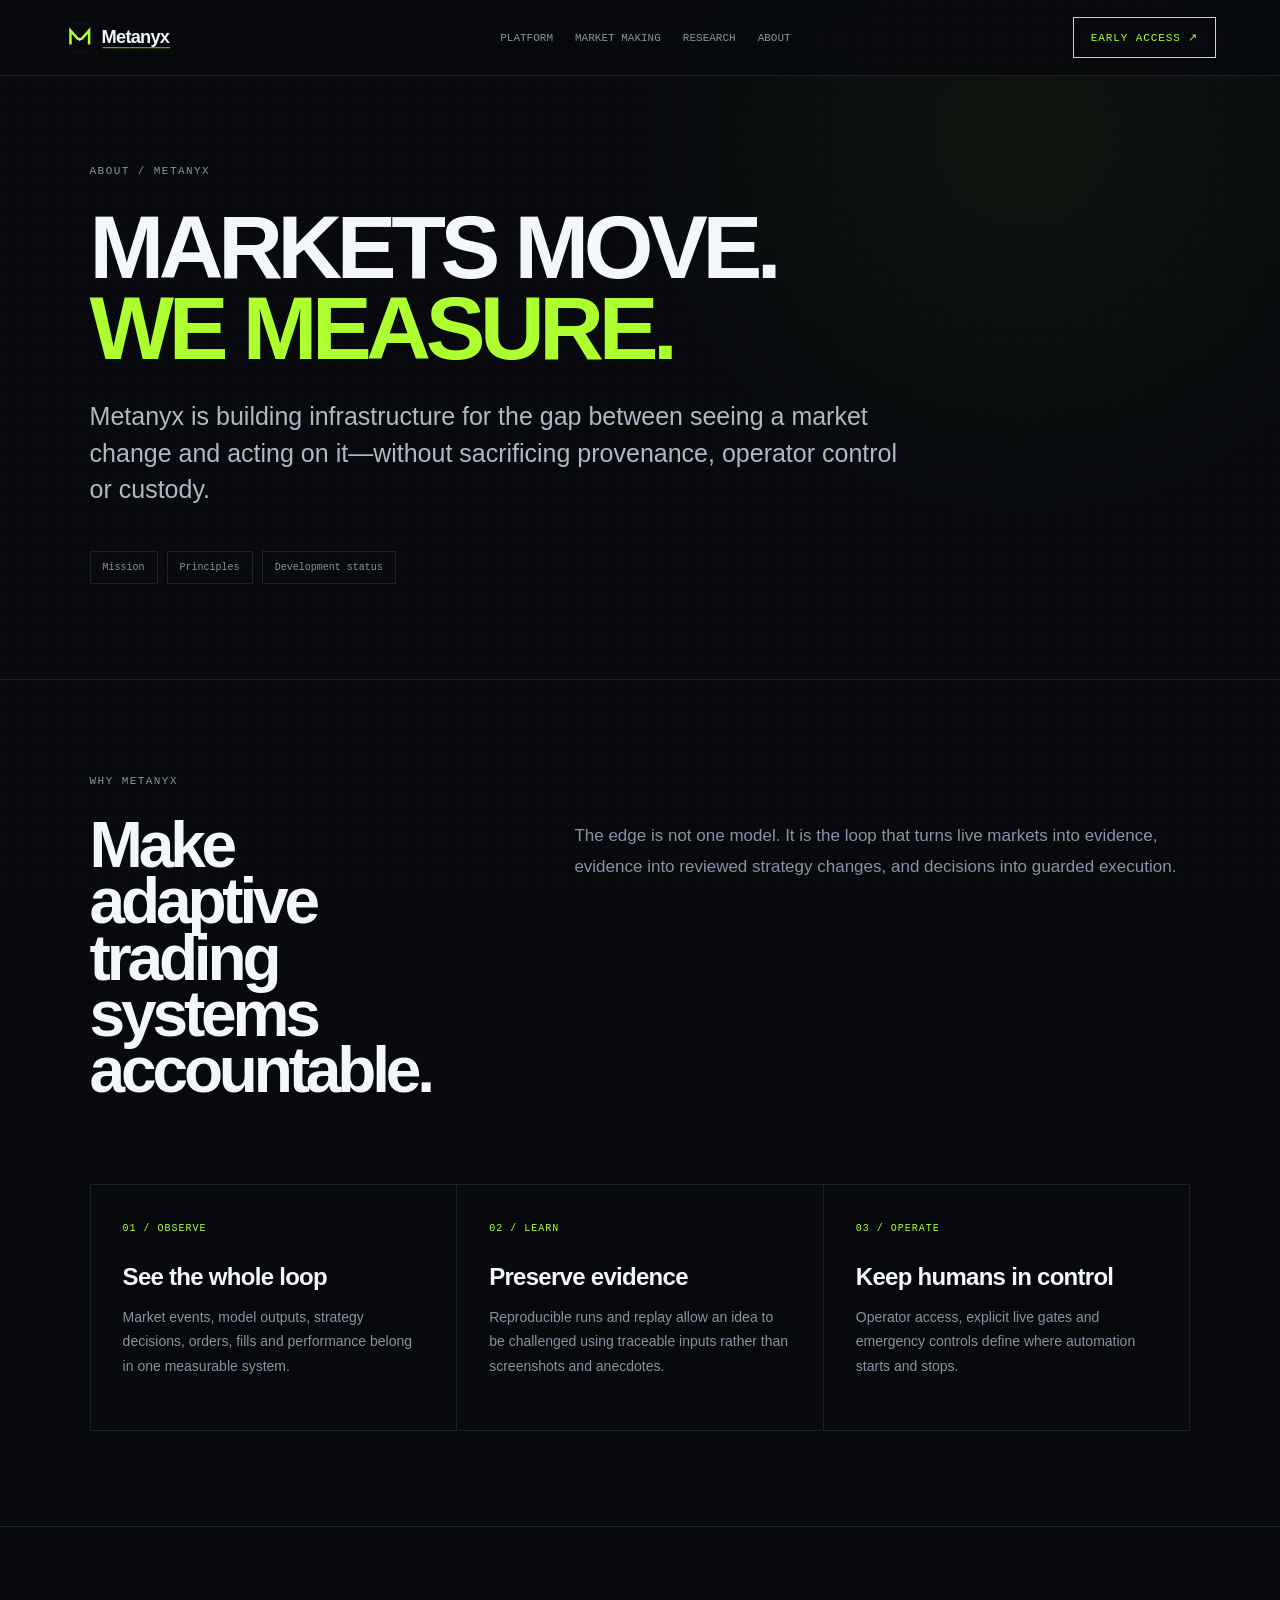
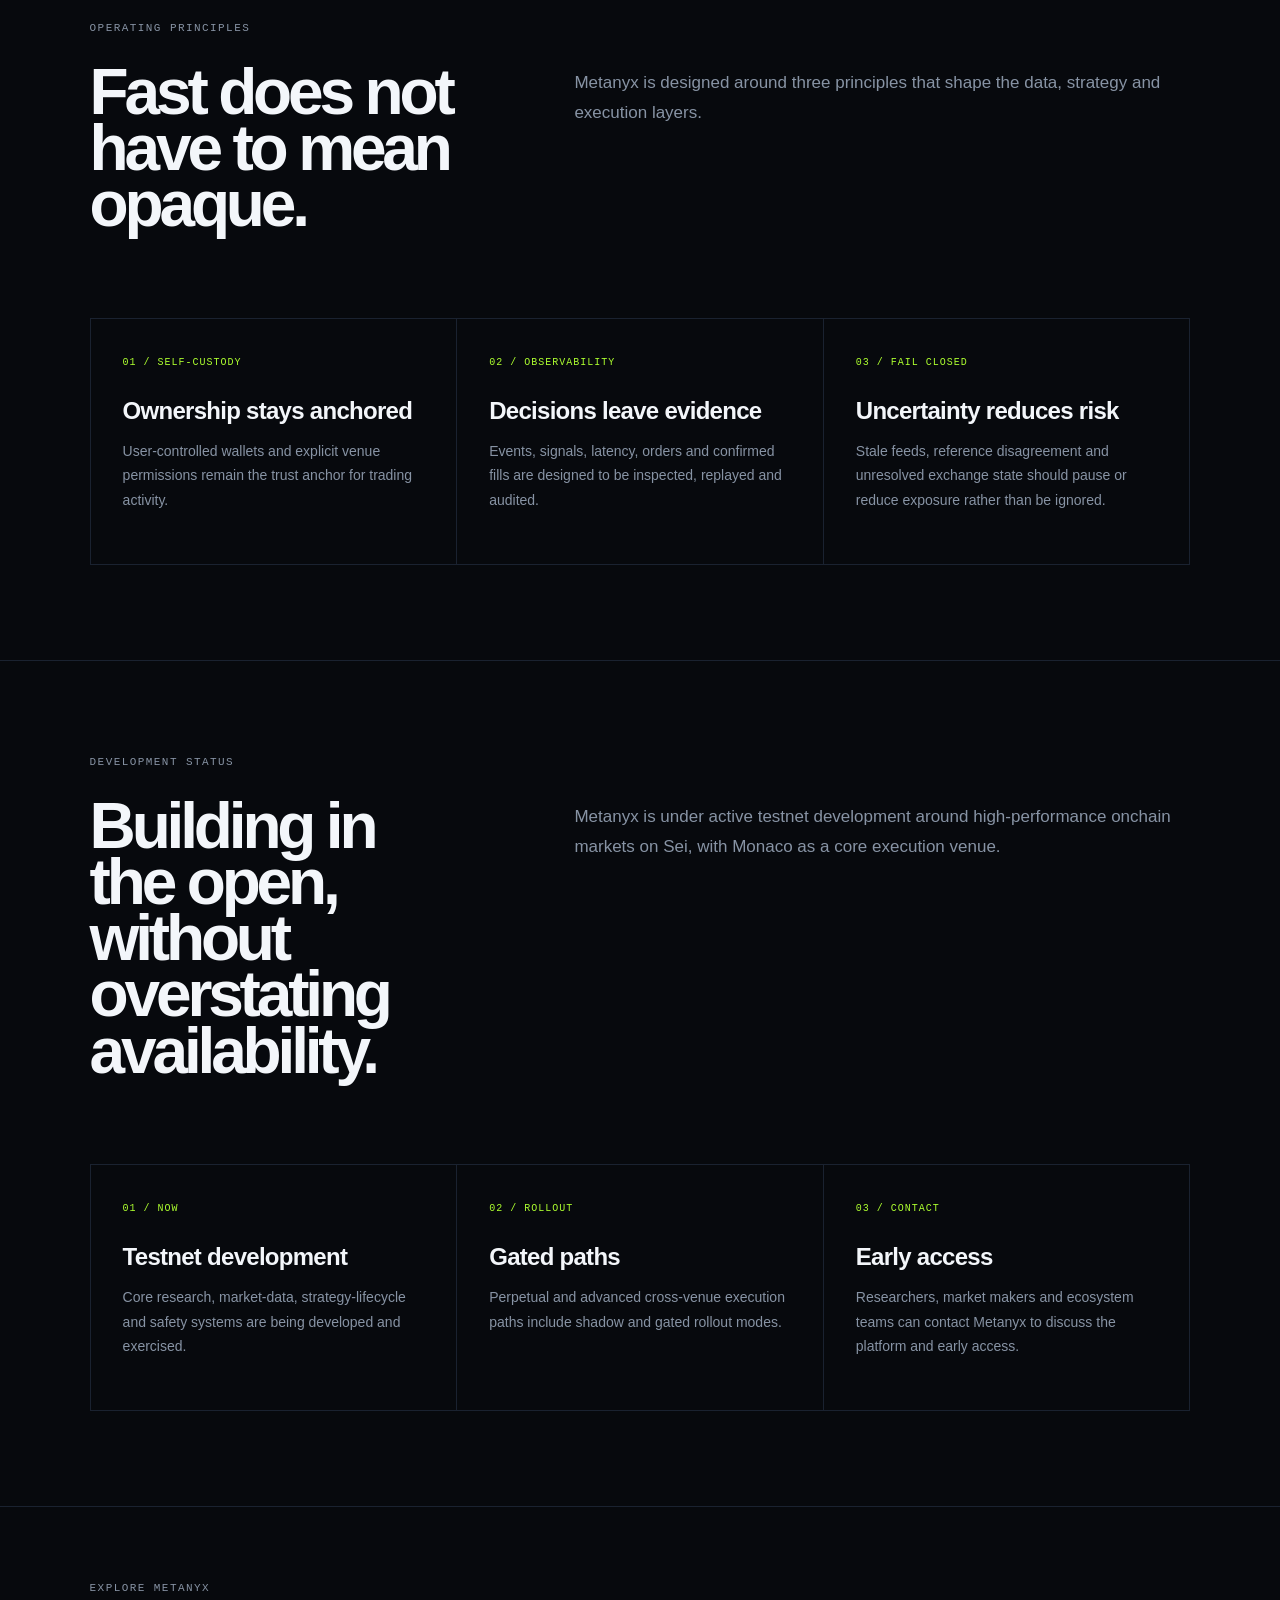
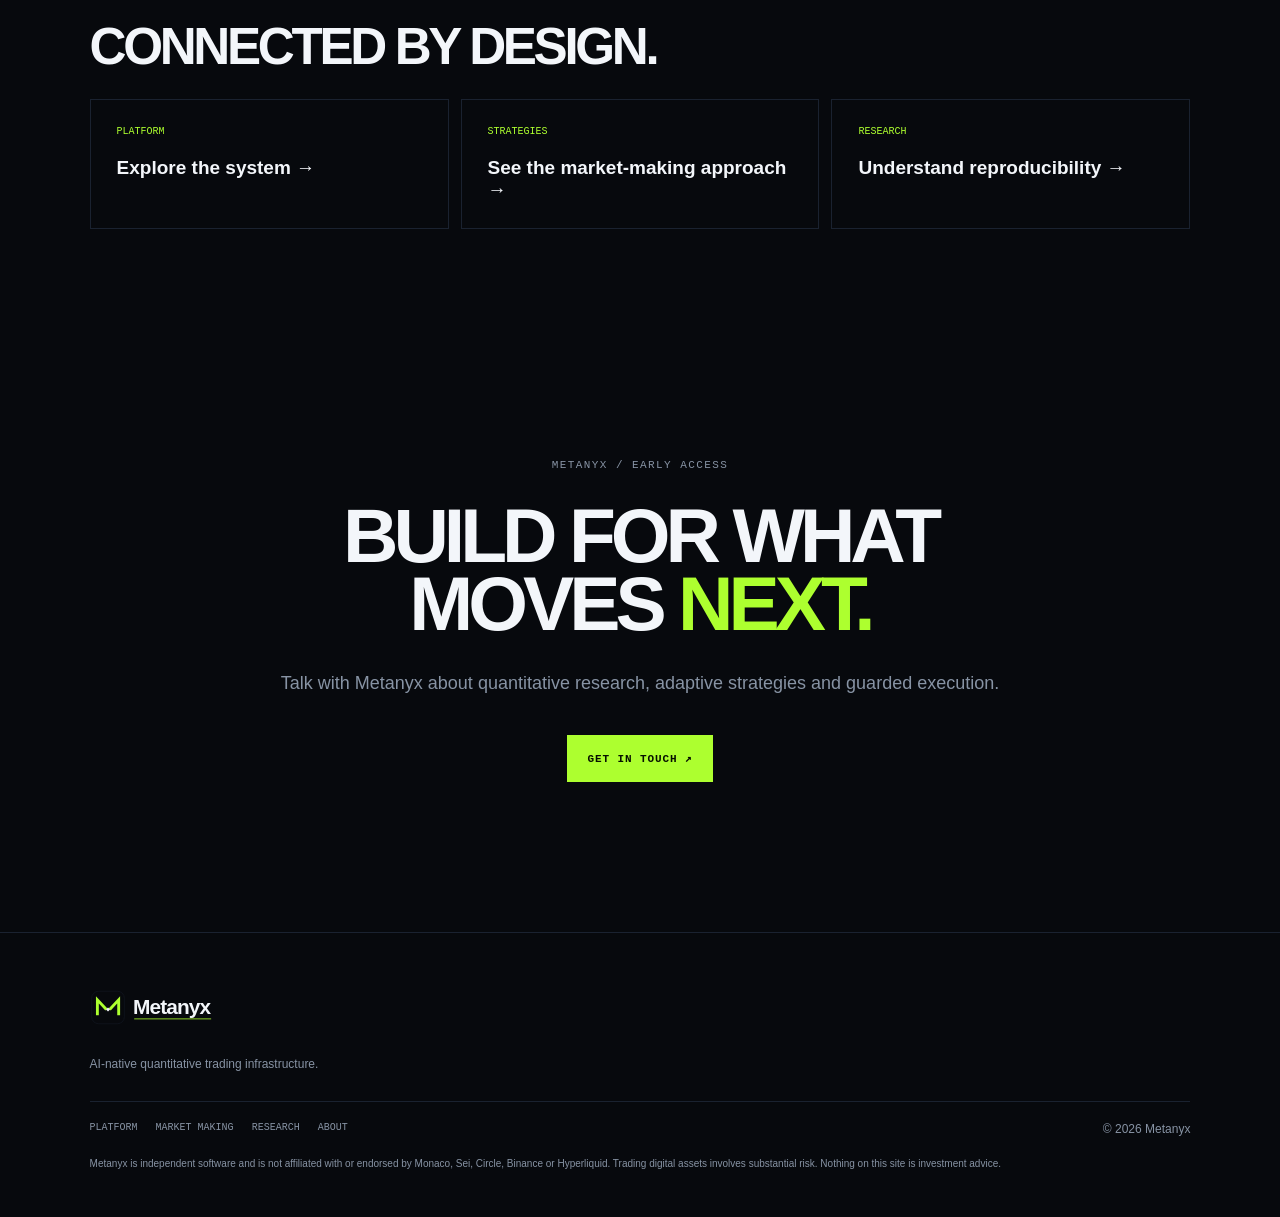
==== about/index.html @ 2daaf10a "site: add crawlable product and research pages" ====
<!doctype html>
<html lang="en">
<head>
  <meta charset="utf-8"><meta name="viewport" content="width=device-width,initial-scale=1">
  <meta name="description" content="Metanyx is building AI-native quantitative trading infrastructure for measurable research, adaptive strategies and self-custodial execution.">
  <meta name="theme-color" content="#07090d"><link rel="canonical" href="https://metanyx.ai/about/">
  <meta property="og:title" content="About Metanyx | AI-Native Trading Infrastructure"><meta property="og:description" content="Metanyx is building AI-native quantitative trading infrastructure for measurable research, adaptive strategies and self-custodial execution.">
  <meta property="og:type" content="website"><meta property="og:url" content="https://metanyx.ai/about/"><meta property="og:site_name" content="Metanyx">
  <meta property="og:image" content="https://metanyx.ai/assets/og-brand.svg"><meta name="twitter:card" content="summary_large_image">
  <title>About Metanyx | AI-Native Trading Infrastructure</title><link rel="icon" href="/assets/favicon.svg" type="image/svg+xml">
  <script type="application/ld+json">{"@context":"https://schema.org","@type":"WebPage","name":"About Metanyx | AI-Native Trading Infrastructure","description":"Metanyx is building AI-native quantitative trading infrastructure for measurable research, adaptive strategies and self-custodial execution.","url":"https://metanyx.ai/about/","isPartOf":{"@type":"WebSite","@id":"https://metanyx.ai/#website","name":"Metanyx","url":"https://metanyx.ai/"},"breadcrumb":{"@type":"BreadcrumbList","itemListElement":[{"@type":"ListItem","position":1,"name":"Home","item":"https://metanyx.ai/"},{"@type":"ListItem","position":2,"name":"About","item":"https://metanyx.ai/about/"}]}}</script>
  <link rel="stylesheet" href="/assets/style.css">
</head>
<body><div class="noise"></div><header class="nav"><a class="brand" href="/" aria-label="Metanyx home"><img class="brand-logo" src="/assets/logo-wordmark.svg" alt="Metanyx"></a><nav><a href="/platform/">Platform</a><a href="/market-making/">Market Making</a><a href="/research/">Research</a><a href="/about/">About</a></nav><a class="pill" href="mailto:hello@metanyx.ai?subject=Metanyx%20Early%20Access">EARLY ACCESS ↗</a></header><main>
<section class="page-hero"><div class="section-tag">ABOUT / METANYX</div><h1>MARKETS MOVE.<br><span>WE MEASURE.</span></h1><p class="lede">Metanyx is building infrastructure for the gap between seeing a market change and acting on it—without sacrificing provenance, operator control or custody.</p><nav class="page-index" aria-label="On this page"><a href="#mission">Mission</a><a href="#principles">Principles</a><a href="#status">Development status</a></nav></section>
<section class="detail-section" id="mission"><div class="section-tag">WHY METANYX</div><div class="detail-intro"><h2>Make adaptive trading systems accountable.</h2><p>The edge is not one model. It is the loop that turns live markets into evidence, evidence into reviewed strategy changes, and decisions into guarded execution.</p></div><div class="detail-grid"><article class="detail-card"><b>01 / OBSERVE</b><h3>See the whole loop</h3><p>Market events, model outputs, strategy decisions, orders, fills and performance belong in one measurable system.</p></article><article class="detail-card"><b>02 / LEARN</b><h3>Preserve evidence</h3><p>Reproducible runs and replay allow an idea to be challenged using traceable inputs rather than screenshots and anecdotes.</p></article><article class="detail-card"><b>03 / OPERATE</b><h3>Keep humans in control</h3><p>Operator access, explicit live gates and emergency controls define where automation starts and stops.</p></article></div></section><section class="detail-section" id="principles"><div class="section-tag">OPERATING PRINCIPLES</div><div class="detail-intro"><h2>Fast does not have to mean opaque.</h2><p>Metanyx is designed around three principles that shape the data, strategy and execution layers.</p></div><div class="detail-grid"><article class="detail-card"><b>01 / SELF-CUSTODY</b><h3>Ownership stays anchored</h3><p>User-controlled wallets and explicit venue permissions remain the trust anchor for trading activity.</p></article><article class="detail-card"><b>02 / OBSERVABILITY</b><h3>Decisions leave evidence</h3><p>Events, signals, latency, orders and confirmed fills are designed to be inspected, replayed and audited.</p></article><article class="detail-card"><b>03 / FAIL CLOSED</b><h3>Uncertainty reduces risk</h3><p>Stale feeds, reference disagreement and unresolved exchange state should pause or reduce exposure rather than be ignored.</p></article></div></section><section class="detail-section" id="status"><div class="section-tag">DEVELOPMENT STATUS</div><div class="detail-intro"><h2>Building in the open, without overstating availability.</h2><p>Metanyx is under active testnet development around high-performance onchain markets on Sei, with Monaco as a core execution venue.</p></div><div class="detail-grid"><article class="detail-card"><b>01 / NOW</b><h3>Testnet development</h3><p>Core research, market-data, strategy-lifecycle and safety systems are being developed and exercised.</p></article><article class="detail-card"><b>02 / ROLLOUT</b><h3>Gated paths</h3><p>Perpetual and advanced cross-venue execution paths include shadow and gated rollout modes.</p></article><article class="detail-card"><b>03 / CONTACT</b><h3>Early access</h3><p>Researchers, market makers and ecosystem teams can contact Metanyx to discuss the platform and early access.</p></article></div></section>
<section class="related"><div class="section-tag">EXPLORE METANYX</div><h2>CONNECTED BY DESIGN.</h2><div class="related-grid"><a href="/platform/"><span>PLATFORM</span><strong>Explore the system →</strong></a><a href="/market-making/"><span>STRATEGIES</span><strong>See the market-making approach →</strong></a><a href="/research/"><span>RESEARCH</span><strong>Understand reproducibility →</strong></a></div></section>
<section class="access"><span class="section-tag">METANYX / EARLY ACCESS</span><h2>BUILD FOR WHAT<br>MOVES <span>NEXT.</span></h2><p>Talk with Metanyx about quantitative research, adaptive strategies and guarded execution.</p><a class="cta" href="mailto:hello@metanyx.ai?subject=Metanyx%20Early%20Access">GET IN TOUCH ↗</a></section>
</main><footer><div class="brand"><img class="brand-logo footer-logo" src="/assets/logo-wordmark.svg" alt="Metanyx"></div><p>AI-native quantitative trading infrastructure.</p><div class="footer-row"><div class="footer-links"><a href="/platform/">Platform</a><a href="/market-making/">Market Making</a><a href="/research/">Research</a><a href="/about/">About</a></div><span>© 2026 Metanyx</span></div><small>Metanyx is independent software and is not affiliated with or endorsed by Monaco, Sei, Circle, Binance or Hyperliquid. Trading digital assets involves substantial risk. Nothing on this site is investment advice.</small></footer></body></html>
---- assets/style.css ----
:root{--bg:#07090d;--panel:#0c1017;--line:#1a2230;--text:#f3f6fa;--muted:#8793a4;--acid:#adff2f}*{box-sizing:border-box}html{scroll-behavior:smooth}body{margin:0;background:var(--bg);color:var(--text);font-family:Arial,Helvetica,sans-serif;overflow-x:hidden}.noise{position:fixed;inset:0;pointer-events:none;opacity:.035;z-index:20;background-image:radial-gradient(#fff .5px,transparent .5px);background-size:5px 5px}a{color:inherit;text-decoration:none}.nav{height:76px;display:flex;align-items:center;justify-content:space-between;padding:0 5vw;border-bottom:1px solid var(--line);position:fixed;inset:0 0 auto;z-index:10;background:#07090de8;backdrop-filter:blur(14px)}.brand{display:flex;align-items:center}.brand-logo{display:block;width:154px;height:auto}.footer-logo{width:176px}.nav nav{display:flex;gap:22px;font:11px monospace;color:var(--muted);text-transform:uppercase}.nav nav a:hover{color:#fff}.pill{font:11px monospace;letter-spacing:.08em;border:1px solid var(--acid);padding:13px 17px;color:var(--acid)}.hero{min-height:100vh;padding:160px 7vw 50px;display:flex;align-items:center;position:relative;border-bottom:1px solid var(--line);overflow:hidden}.hero-content{position:relative;z-index:1;width:100%}#marketCanvas{position:absolute;inset:0;width:100%;height:100%;opacity:.5}.eyebrow,.section-tag,.num{font:11px monospace;letter-spacing:.13em;color:var(--muted)}.pulse{display:inline-block;width:7px;height:7px;background:var(--acid);border-radius:50%;box-shadow:0 0 16px var(--acid);margin-right:9px}.hero h1,h2{font-size:clamp(52px,7.2vw,116px);line-height:.88;letter-spacing:-.065em;margin:30px 0;font-weight:900}.hero h1 em{font-style:normal;color:transparent;-webkit-text-stroke:1px #8995a6}.lede{font-size:clamp(18px,2vw,25px);line-height:1.45;color:#aeb8c6;max-width:760px}.hero-actions{display:flex;gap:12px;margin-top:28px}.cta{display:inline-flex;background:var(--acid);color:#071000;font:700 11px monospace;letter-spacing:.08em;padding:17px 21px}.ghost{font:12px monospace;color:var(--muted);padding:17px}.telemetry{margin-top:85px;display:grid;grid-template-columns:repeat(4,1fr);border-top:1px solid var(--line);max-width:1000px}.telemetry div{padding:17px 18px 0 0;display:grid;grid-template-columns:30px 1fr;border-right:1px solid var(--line)}.telemetry b{font:10px monospace;color:var(--acid)}.telemetry span{font:12px monospace}.telemetry small{grid-column:2;color:var(--muted);margin-top:6px}.manifesto,.platform,.architecture,.ecosystem,.custody,.access{padding:120px 7vw;border-bottom:1px solid var(--line)}h2{font-size:clamp(44px,6vw,90px)}h2 span,h3 span{color:var(--acid)}.split{display:grid;grid-template-columns:1.1fr 1fr;gap:12vw;margin-top:70px}.split p,.ecosystem p,.custody p,.access p{color:var(--muted);line-height:1.8}.split .bigcopy{font-size:25px;color:#cbd2dc;line-height:1.45}.platform-head{display:grid;grid-template-columns:1.25fr .75fr;gap:7vw;align-items:end}.platform-head p{color:var(--muted);line-height:1.8;margin:0 0 34px}.cap-grid{display:grid;grid-template-columns:repeat(3,1fr);gap:1px;background:var(--line);border:1px solid var(--line);margin-top:55px}.capability{position:relative;min-height:330px;background:linear-gradient(145deg,#0b0e14,#07090d);padding:34px}.cap-num{position:absolute;right:24px;top:24px;font:10px monospace;color:#445064}.capability>span{font:11px monospace;letter-spacing:.1em;color:var(--acid)}.capability h3{font-size:27px;line-height:1.05;letter-spacing:-.035em;margin:32px 0 18px}.capability p{color:var(--muted);line-height:1.65;font-size:14px}.cap-tags{display:flex;gap:7px;flex-wrap:wrap;margin-top:28px}.cap-tags i{font:9px monospace;font-style:normal;color:#aeb8c6;border:1px solid var(--line);padding:7px 9px}.cards{display:grid;grid-template-columns:1fr 1fr}.feature{min-height:510px;padding:70px 7vw;border-bottom:1px solid var(--line);border-right:1px solid var(--line);background:linear-gradient(145deg,#0b0e14,#07090d)}.feature.wide{grid-column:span 2}.feature h3{font-size:clamp(36px,4.2vw,66px);line-height:.95;letter-spacing:-.05em;margin:45px 0 25px}.feature p{color:var(--muted);line-height:1.7;max-width:650px}.venue-line,.evolve{display:flex;align-items:center;gap:20px;margin-top:70px;font:11px monospace;color:#cbd2dc}.venue-line i{height:1px;flex:1;background:linear-gradient(90deg,var(--acid),transparent)}.bars{display:flex;align-items:end;gap:8px;height:90px;margin-top:60px}.bars i{width:8%;background:var(--acid);opacity:.65}.bars i:nth-child(1){height:20%}.bars i:nth-child(2){height:35%}.bars i:nth-child(3){height:30%}.bars i:nth-child(4){height:65%}.bars i:nth-child(5){height:50%}.bars i:nth-child(6){height:85%}.bars i:nth-child(7){height:72%}.quotes{display:flex;gap:8px;margin-top:60px}.quotes span{border:1px solid var(--line);padding:15px;font:10px monospace;color:var(--muted)}.quotes b{font-size:20px;color:var(--text);display:block;margin-top:6px}.pipeline{display:flex;align-items:center;gap:18px;margin:80px 0}.pipeline>div{flex:1;border:1px solid var(--line);padding:25px;background:var(--panel)}.pipeline small{font:10px monospace;color:var(--acid)}.pipeline strong{display:block;font-size:18px;margin:18px 0 7px}.pipeline p{font:11px monospace;color:var(--muted)}.pipeline>b{color:#445064}.principles{display:grid;grid-template-columns:repeat(3,1fr);gap:1px;background:var(--line);border:1px solid var(--line)}.principles div{background:var(--bg);padding:30px}.principles span{font:12px monospace;color:var(--acid)}.principles p{color:var(--muted);line-height:1.6}.eco-grid{display:grid;grid-template-columns:1.15fr 1fr;gap:8vw}.stats{display:grid;grid-template-columns:1fr 1fr;align-content:center}.stats div{padding:30px;border:1px solid var(--line)}.stats strong{display:block;font-size:34px;color:var(--acid)}.stats span{font:10px monospace;color:var(--muted)}.footnote{font-size:11px!important;margin-top:45px}.custody{display:grid;grid-template-columns:.55fr 1.45fr;align-items:center}.lock{font-size:180px;color:var(--acid);text-align:center;text-shadow:0 0 45px #adff2f33}.custody p,.access p{max-width:720px;font-size:18px}.access{text-align:center;padding-top:150px;padding-bottom:150px}.access h2{margin-left:auto;margin-right:auto}.access p{margin:0 auto 35px}.access .cta{margin:auto}footer{padding:55px 7vw 40px;color:var(--muted);font-size:12px}footer p{margin:30px 0}.footer-row{display:flex;justify-content:space-between;border-top:1px solid var(--line);padding:20px 0}footer small{display:block;max-width:950px;line-height:1.6;font-size:10px}
@media(max-width:850px){.nav nav{display:none}.pill{display:none}.hero{padding-top:125px}.hero h1{font-size:15vw}.telemetry{grid-template-columns:1fr 1fr}.split,.platform-head,.eco-grid,.custody{grid-template-columns:1fr;gap:30px}.cards{grid-template-columns:1fr}.feature.wide{grid-column:auto}.pipeline{display:grid;grid-template-columns:1fr}.pipeline>b{transform:rotate(90deg);text-align:center}.principles,.cap-grid{grid-template-columns:1fr}.stats{margin-top:30px}.lock{font-size:100px;text-align:left}.manifesto,.platform,.architecture,.ecosystem,.custody,.access{padding:90px 7vw}.venue-line,.evolve{flex-wrap:wrap}.hero-actions{flex-direction:column;align-items:flex-start}}
@media(prefers-reduced-motion:reduce){html{scroll-behavior:auto}#marketCanvas{display:none}}
/* Interior content pages */
.page-hero{padding:165px 7vw 95px;border-bottom:1px solid var(--line);background:radial-gradient(circle at 80% 20%,#adff2f0d,transparent 34%)}
.page-hero h1{font-size:clamp(54px,7vw,104px);line-height:.9;letter-spacing:-.06em;margin:30px 0;max-width:1000px}.page-hero h1 span{color:var(--acid)}.page-hero .lede{max-width:820px}
.page-index{display:flex;gap:9px;flex-wrap:wrap;margin-top:44px}.page-index a{border:1px solid var(--line);padding:10px 12px;font:10px monospace;color:var(--muted)}.page-index a:hover{border-color:var(--acid);color:var(--acid)}
.detail-section{padding:95px 7vw;border-bottom:1px solid var(--line);scroll-margin-top:76px}.detail-section h2{font-size:clamp(38px,5vw,72px);max-width:950px}.detail-intro{display:grid;grid-template-columns:.75fr 1.25fr;gap:9vw;align-items:start}.detail-intro>p{color:var(--muted);line-height:1.8;font-size:17px;margin-top:34px}
.detail-grid{display:grid;grid-template-columns:repeat(3,1fr);gap:1px;background:var(--line);border:1px solid var(--line);margin-top:55px}.detail-card{background:var(--bg);padding:32px;min-height:245px}.detail-card b{font:10px monospace;color:var(--acid);letter-spacing:.1em}.detail-card h3{font-size:24px;letter-spacing:-.03em;margin:28px 0 14px}.detail-card p,.prose p,.prose li{color:var(--muted);line-height:1.75;font-size:14px}
.prose{max-width:850px}.prose h3{font-size:28px;margin:50px 0 14px}.prose ul{padding-left:20px}.text-link{display:inline-block;margin-top:20px;color:var(--acid);font:11px monospace;letter-spacing:.08em}
.related{padding:75px 7vw}.related h2{font-size:clamp(34px,4vw,56px)}.related-grid{display:grid;grid-template-columns:repeat(3,1fr);gap:12px}.related-grid a{border:1px solid var(--line);padding:26px;min-height:130px}.related-grid a:hover{border-color:var(--acid)}.related-grid span{display:block;color:var(--acid);font:10px monospace;margin-bottom:20px}.related-grid strong{font-size:19px}.footer-links{display:flex;gap:18px;flex-wrap:wrap;font:10px monospace;text-transform:uppercase}
@media(max-width:850px){.detail-intro,.detail-grid,.related-grid{grid-template-columns:1fr}.detail-intro{gap:30px}.detail-section{padding:90px 7vw}.page-hero{padding-top:125px}.footer-row{align-items:flex-start;gap:24px;flex-direction:column}}
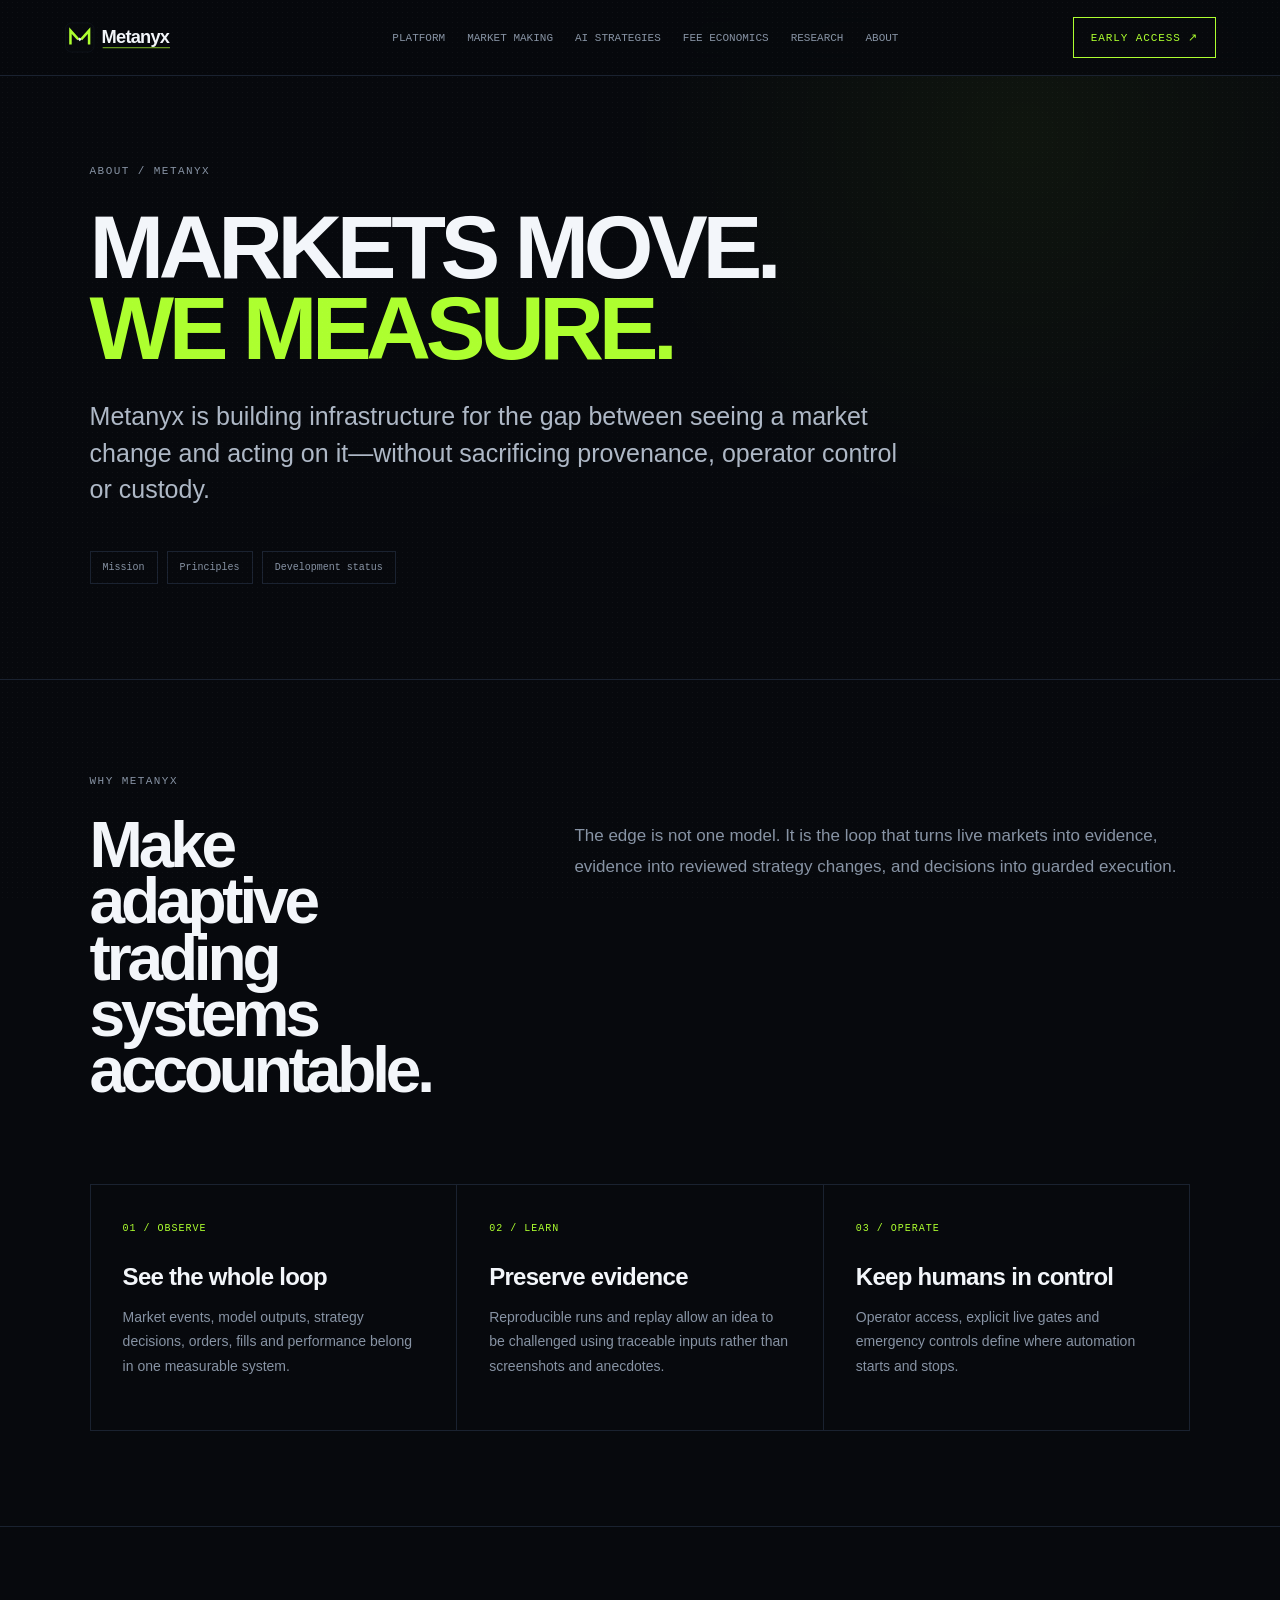
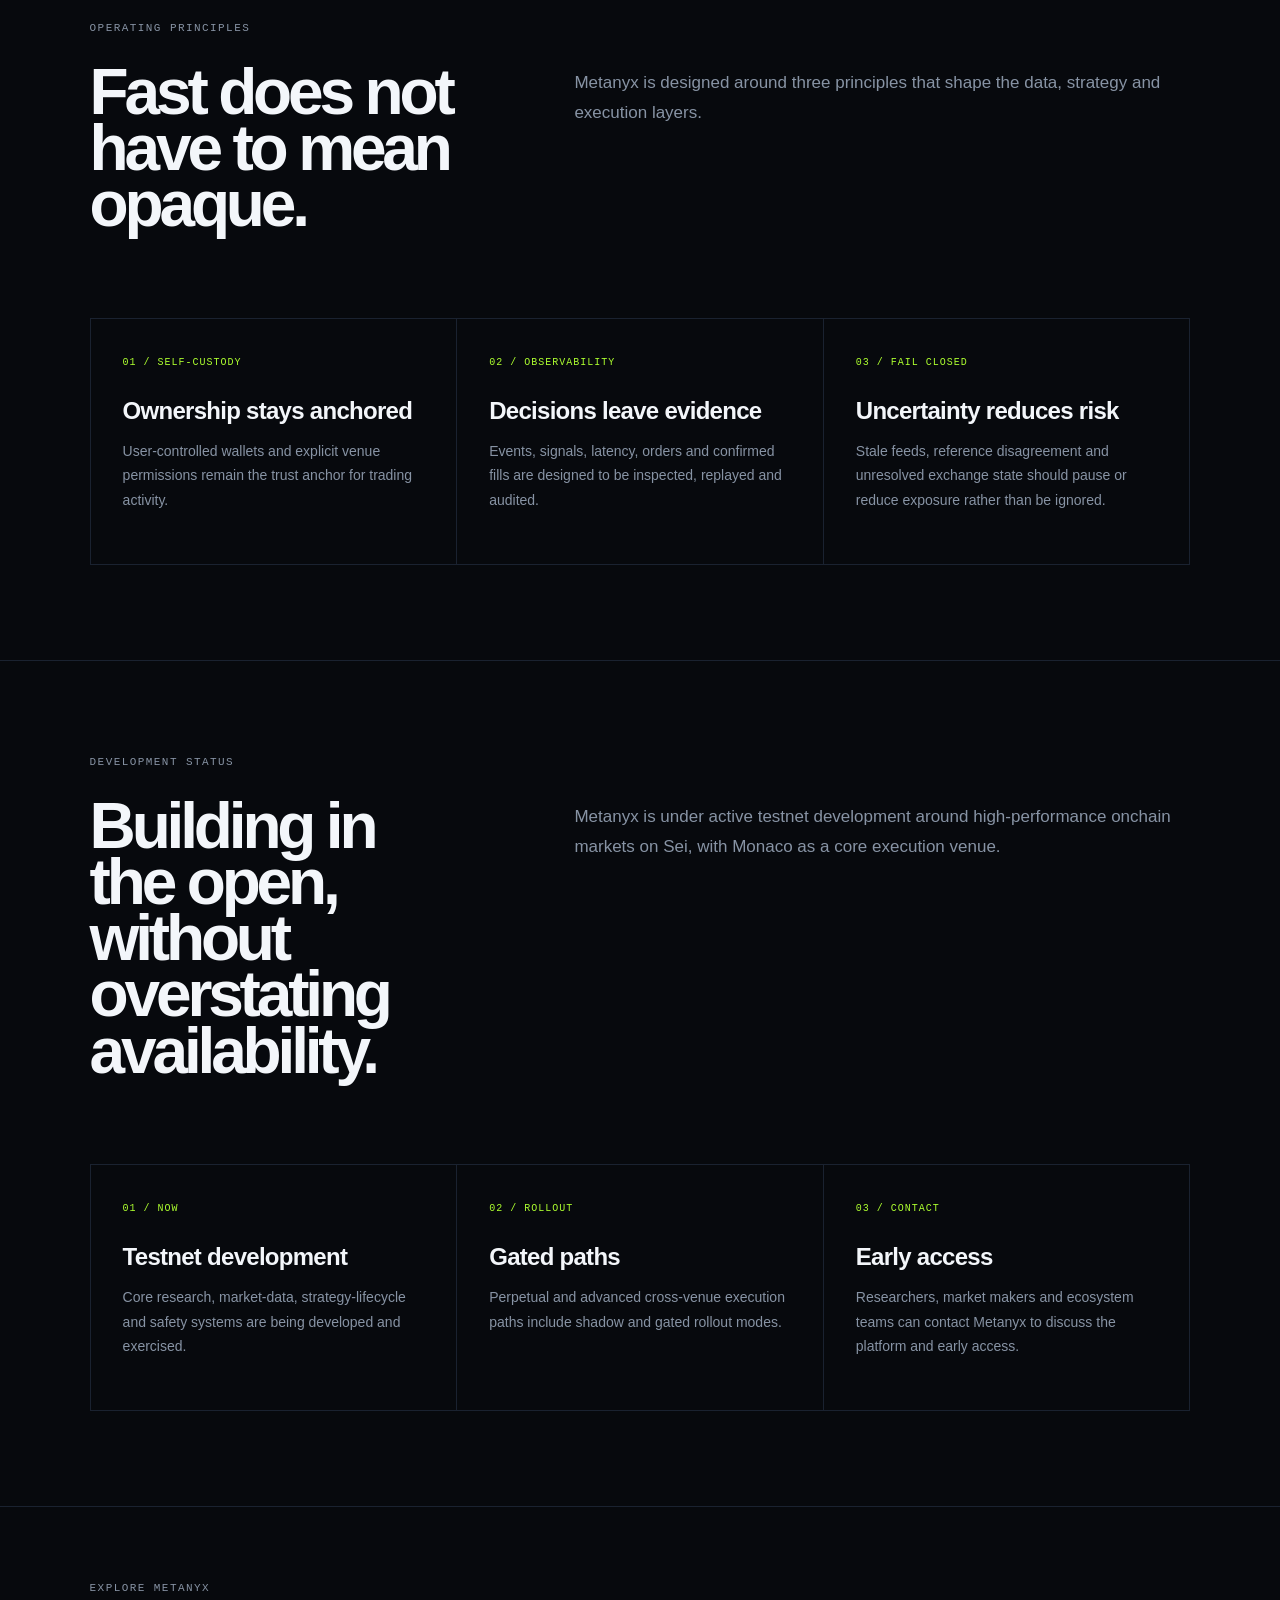
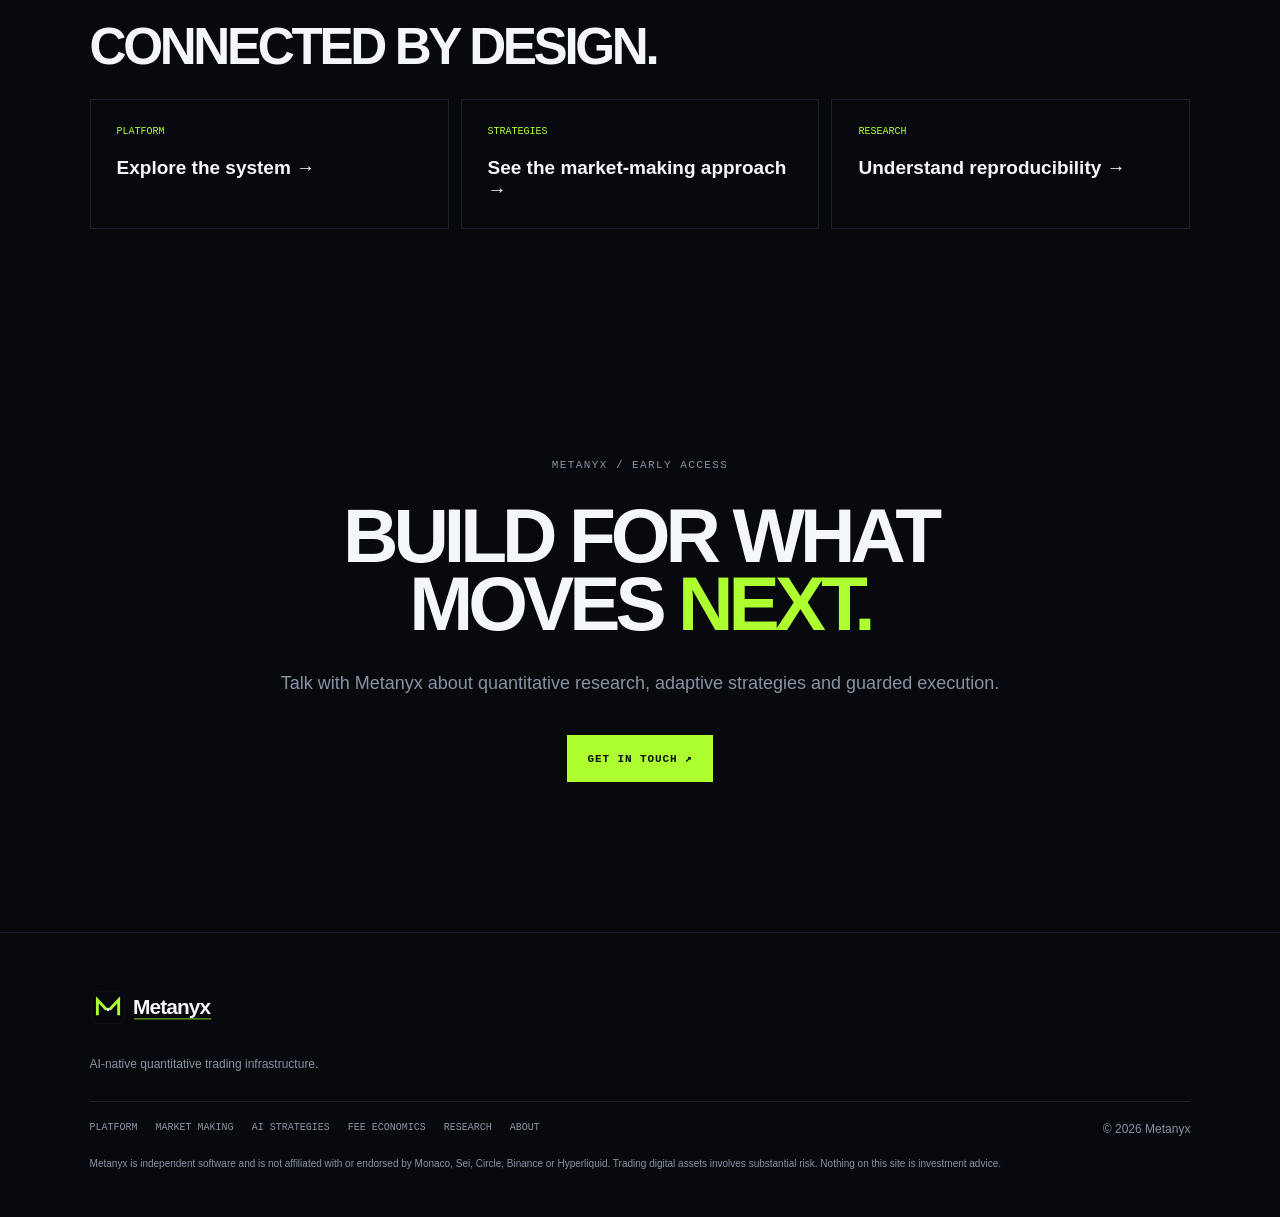
==== commit 6080d454: "site: connect responsive navigation across content pages" ====
--- a/about/index.html
+++ b/about/index.html
@@ -11,9 +11,9 @@
   <script type="application/ld+json">{"@context":"https://schema.org","@type":"WebPage","name":"About Metanyx | AI-Native Trading Infrastructure","description":"Metanyx is building AI-native quantitative trading infrastructure for measurable research, adaptive strategies and self-custodial execution.","url":"https://metanyx.ai/about/","isPartOf":{"@type":"WebSite","@id":"https://metanyx.ai/#website","name":"Metanyx","url":"https://metanyx.ai/"},"breadcrumb":{"@type":"BreadcrumbList","itemListElement":[{"@type":"ListItem","position":1,"name":"Home","item":"https://metanyx.ai/"},{"@type":"ListItem","position":2,"name":"About","item":"https://metanyx.ai/about/"}]}}</script>
   <link rel="stylesheet" href="/assets/style.css">
 </head>
-<body><div class="noise"></div><header class="nav"><a class="brand" href="/" aria-label="Metanyx home"><img class="brand-logo" src="/assets/logo-wordmark.svg" alt="Metanyx"></a><nav><a href="/platform/">Platform</a><a href="/market-making/">Market Making</a><a href="/research/">Research</a><a href="/about/">About</a></nav><a class="pill" href="mailto:hello@metanyx.ai?subject=Metanyx%20Early%20Access">EARLY ACCESS ↗</a></header><main>
+<body><div class="noise"></div><header class="nav"><a class="brand" href="/" aria-label="Metanyx home"><img class="brand-logo" src="/assets/logo-wordmark.svg" alt="Metanyx"></a><nav><a href="/platform/">Platform</a><a href="/market-making/">Market Making</a><a href="/strategy-framework/">AI Strategies</a><a href="/fees/">Fee Economics</a><a href="/research/">Research</a><a href="/about/">About</a></nav><a class="pill" href="mailto:hello@metanyx.ai?subject=Metanyx%20Early%20Access">EARLY ACCESS ↗</a></header><main>
 <section class="page-hero"><div class="section-tag">ABOUT / METANYX</div><h1>MARKETS MOVE.<br><span>WE MEASURE.</span></h1><p class="lede">Metanyx is building infrastructure for the gap between seeing a market change and acting on it—without sacrificing provenance, operator control or custody.</p><nav class="page-index" aria-label="On this page"><a href="#mission">Mission</a><a href="#principles">Principles</a><a href="#status">Development status</a></nav></section>
 <section class="detail-section" id="mission"><div class="section-tag">WHY METANYX</div><div class="detail-intro"><h2>Make adaptive trading systems accountable.</h2><p>The edge is not one model. It is the loop that turns live markets into evidence, evidence into reviewed strategy changes, and decisions into guarded execution.</p></div><div class="detail-grid"><article class="detail-card"><b>01 / OBSERVE</b><h3>See the whole loop</h3><p>Market events, model outputs, strategy decisions, orders, fills and performance belong in one measurable system.</p></article><article class="detail-card"><b>02 / LEARN</b><h3>Preserve evidence</h3><p>Reproducible runs and replay allow an idea to be challenged using traceable inputs rather than screenshots and anecdotes.</p></article><article class="detail-card"><b>03 / OPERATE</b><h3>Keep humans in control</h3><p>Operator access, explicit live gates and emergency controls define where automation starts and stops.</p></article></div></section><section class="detail-section" id="principles"><div class="section-tag">OPERATING PRINCIPLES</div><div class="detail-intro"><h2>Fast does not have to mean opaque.</h2><p>Metanyx is designed around three principles that shape the data, strategy and execution layers.</p></div><div class="detail-grid"><article class="detail-card"><b>01 / SELF-CUSTODY</b><h3>Ownership stays anchored</h3><p>User-controlled wallets and explicit venue permissions remain the trust anchor for trading activity.</p></article><article class="detail-card"><b>02 / OBSERVABILITY</b><h3>Decisions leave evidence</h3><p>Events, signals, latency, orders and confirmed fills are designed to be inspected, replayed and audited.</p></article><article class="detail-card"><b>03 / FAIL CLOSED</b><h3>Uncertainty reduces risk</h3><p>Stale feeds, reference disagreement and unresolved exchange state should pause or reduce exposure rather than be ignored.</p></article></div></section><section class="detail-section" id="status"><div class="section-tag">DEVELOPMENT STATUS</div><div class="detail-intro"><h2>Building in the open, without overstating availability.</h2><p>Metanyx is under active testnet development around high-performance onchain markets on Sei, with Monaco as a core execution venue.</p></div><div class="detail-grid"><article class="detail-card"><b>01 / NOW</b><h3>Testnet development</h3><p>Core research, market-data, strategy-lifecycle and safety systems are being developed and exercised.</p></article><article class="detail-card"><b>02 / ROLLOUT</b><h3>Gated paths</h3><p>Perpetual and advanced cross-venue execution paths include shadow and gated rollout modes.</p></article><article class="detail-card"><b>03 / CONTACT</b><h3>Early access</h3><p>Researchers, market makers and ecosystem teams can contact Metanyx to discuss the platform and early access.</p></article></div></section>
 <section class="related"><div class="section-tag">EXPLORE METANYX</div><h2>CONNECTED BY DESIGN.</h2><div class="related-grid"><a href="/platform/"><span>PLATFORM</span><strong>Explore the system →</strong></a><a href="/market-making/"><span>STRATEGIES</span><strong>See the market-making approach →</strong></a><a href="/research/"><span>RESEARCH</span><strong>Understand reproducibility →</strong></a></div></section>
 <section class="access"><span class="section-tag">METANYX / EARLY ACCESS</span><h2>BUILD FOR WHAT<br>MOVES <span>NEXT.</span></h2><p>Talk with Metanyx about quantitative research, adaptive strategies and guarded execution.</p><a class="cta" href="mailto:hello@metanyx.ai?subject=Metanyx%20Early%20Access">GET IN TOUCH ↗</a></section>
-</main><footer><div class="brand"><img class="brand-logo footer-logo" src="/assets/logo-wordmark.svg" alt="Metanyx"></div><p>AI-native quantitative trading infrastructure.</p><div class="footer-row"><div class="footer-links"><a href="/platform/">Platform</a><a href="/market-making/">Market Making</a><a href="/research/">Research</a><a href="/about/">About</a></div><span>© 2026 Metanyx</span></div><small>Metanyx is independent software and is not affiliated with or endorsed by Monaco, Sei, Circle, Binance or Hyperliquid. Trading digital assets involves substantial risk. Nothing on this site is investment advice.</small></footer></body></html>
+</main><footer><div class="brand"><img class="brand-logo footer-logo" src="/assets/logo-wordmark.svg" alt="Metanyx"></div><p>AI-native quantitative trading infrastructure.</p><div class="footer-row"><div class="footer-links"><a href="/platform/">Platform</a><a href="/market-making/">Market Making</a><a href="/strategy-framework/">AI Strategies</a><a href="/fees/">Fee Economics</a><a href="/research/">Research</a><a href="/about/">About</a></div><span>© 2026 Metanyx</span></div><small>Metanyx is independent software and is not affiliated with or endorsed by Monaco, Sei, Circle, Binance or Hyperliquid. Trading digital assets involves substantial risk. Nothing on this site is investment advice.</small></footer><script src="/assets/app.js"></script></body></html>
--- a/assets/style.css
+++ b/assets/style.css
@@ -10,3 +10,15 @@
 .prose{max-width:850px}.prose h3{font-size:28px;margin:50px 0 14px}.prose ul{padding-left:20px}.text-link{display:inline-block;margin-top:20px;color:var(--acid);font:11px monospace;letter-spacing:.08em}
 .related{padding:75px 7vw}.related h2{font-size:clamp(34px,4vw,56px)}.related-grid{display:grid;grid-template-columns:repeat(3,1fr);gap:12px}.related-grid a{border:1px solid var(--line);padding:26px;min-height:130px}.related-grid a:hover{border-color:var(--acid)}.related-grid span{display:block;color:var(--acid);font:10px monospace;margin-bottom:20px}.related-grid strong{font-size:19px}.footer-links{display:flex;gap:18px;flex-wrap:wrap;font:10px monospace;text-transform:uppercase}
 @media(max-width:850px){.detail-intro,.detail-grid,.related-grid{grid-template-columns:1fr}.detail-intro{gap:30px}.detail-section{padding:90px 7vw}.page-hero{padding-top:125px}.footer-row{align-items:flex-start;gap:24px;flex-direction:column}}
+
+/* Motion, graphics and mobile navigation */
+.mobile-menu-toggle{display:none;background:transparent;border:1px solid var(--line);color:var(--text);width:42px;height:42px;place-items:center;font:20px monospace;cursor:pointer}
+.mobile-menu{display:none}.parallax-stage{will-change:transform}.hero-system{position:absolute;right:3vw;top:120px;width:min(46vw,720px);height:590px;z-index:0;opacity:.82;pointer-events:none}.orbit{position:absolute;border:1px solid #adff2f24;border-radius:50%;left:50%;top:48%;transform:translate(-50%,-50%)}.orbit-a{width:390px;height:390px}.orbit-b{width:560px;height:560px;border-color:#45e7ff15}.market-node,.engine-node{position:absolute;background:#090d13e8;border:1px solid var(--line);box-shadow:0 20px 70px #0008;padding:13px 15px;min-width:145px}.market-node small,.engine-node span{display:block;font:8px monospace;color:var(--muted);letter-spacing:.14em}.market-node b,.engine-node b{display:block;font:12px monospace;margin:7px 0;color:var(--text)}.market-node span{font:8px monospace;color:var(--acid)}.node-binance{left:1%;top:7%}.node-hyper{right:0;top:14%}.node-monaco{right:4%;bottom:8%}.engine-node{left:43%;top:42%;transform:translate(-50%,-50%);text-align:center;min-width:150px}.engine-node img{width:54px;display:block;margin:0 auto 9px}.signal-lines{position:absolute;inset:0;width:100%;height:100%;overflow:visible}.signal-lines path{fill:none;stroke:#adff2f44;stroke-width:1.25;stroke-dasharray:7 10;animation:signalDash 12s linear infinite}.signal-lines circle{fill:var(--acid);filter:drop-shadow(0 0 9px var(--acid))}@keyframes signalDash{to{stroke-dashoffset:-180}}
+.signal-map{position:relative;display:grid;grid-template-columns:repeat(6,1fr);gap:1px;border:1px solid var(--line);background:var(--line);margin:55px 0 1px;overflow:hidden}.signal-track{position:absolute;left:8%;right:8%;top:38px;height:1px;background:linear-gradient(90deg,transparent,var(--acid),#45e7ff,var(--acid),transparent);opacity:.55}.signal-step{position:relative;background:#080b10;padding:28px 18px 24px;min-height:145px}.signal-step span{display:grid;place-items:center;width:22px;height:22px;border:1px solid var(--acid);background:var(--bg);font:9px monospace;color:var(--acid);margin-bottom:30px}.signal-step b{display:block;font:10px monospace;letter-spacing:.08em}.signal-step small{display:block;color:var(--muted);font:10px/1.45 monospace;margin-top:9px}
+.feature-stories{display:grid;grid-template-columns:1fr 1fr;border-bottom:1px solid var(--line)}.story-card{padding:80px 7vw;border-right:1px solid var(--line);min-height:570px;background:radial-gradient(circle at 80% 15%,#adff2f0b,transparent 35%),linear-gradient(145deg,#0b0e14,#07090d)}.story-card:last-child{border-right:0}.story-kicker{font:10px monospace;letter-spacing:.14em;color:var(--acid)}.story-card h2{font-size:clamp(38px,4.4vw,66px);margin-top:46px}.story-card p{color:var(--muted);line-height:1.7;max-width:650px}.story-card>strong{display:block;margin-top:32px;color:var(--acid);font:11px monospace}.story-visual{height:130px;margin-top:46px;border:1px solid var(--line);background:#080b10;display:flex;align-items:center;justify-content:center;gap:14px;padding:20px}.evolution-visual span{font:9px monospace;border:1px solid #2c3848;padding:11px}.evolution-visual i{font-style:normal;color:var(--acid)}.fee-visual>div{flex:1;border:1px solid #263244;padding:18px 10px;text-align:center}.fee-visual small{display:block;color:var(--muted);font:8px monospace}.fee-visual b{display:block;color:var(--acid);font:13px monospace;margin-top:7px}
+.graphic-hero{position:relative;min-height:760px;overflow:hidden}.graphic-hero>h1,.graphic-hero>.lede,.graphic-hero>.section-tag,.graphic-hero>.page-index{position:relative;z-index:2}.fee-orbit,.evolution-orbit{position:absolute;right:5vw;top:105px;width:470px;height:470px;border:1px solid #adff2f14;border-radius:50%;opacity:.85}.fee-orbit:before,.evolution-orbit:before{content:"";position:absolute;inset:70px;border:1px solid #45e7ff13;border-radius:50%}.fee-core,.evo-core{position:absolute;left:50%;top:50%;transform:translate(-50%,-50%);width:126px;height:126px;border:1px solid var(--acid);border-radius:50%;display:grid;place-content:center;text-align:center;background:#07090def;font:14px monospace;color:var(--acid);box-shadow:0 0 50px #adff2f15}.fee-core span,.evo-core span{display:block;font-size:8px;color:var(--muted);margin-top:7px}.fee-satellite,.evo-node{position:absolute;border:1px solid var(--line);background:#0a0e15e8;padding:14px 17px;min-width:110px;text-align:center}.fee-satellite b,.evo-node b{display:block;font:11px monospace;color:var(--text)}.fee-satellite span{display:block;font:8px monospace;color:var(--acid);margin-top:5px}.sat-maker{left:-15px;top:82px}.sat-trader{right:-16px;top:115px}.sat-builder{left:50%;bottom:-12px;transform:translateX(-50%)}.evo-core img{width:58px;margin:0 auto 7px}.e1{left:-25px;top:65px}.e2{right:-10px;top:90px}.e3{right:20px;bottom:45px}.e4{left:0;bottom:25px}.evo-node{font:8px/1.35 monospace;color:var(--muted)}.evolution-pipeline{display:flex;align-items:stretch;margin-top:55px;border:1px solid var(--line);overflow:auto}.evolution-pipeline>div{min-width:150px;flex:1;padding:24px;background:#080b10}.evolution-pipeline>i{display:grid;place-items:center;color:var(--acid);font-style:normal;padding:0 5px}.evolution-pipeline span{font:9px monospace;color:var(--acid)}.evolution-pipeline b{display:block;font:11px monospace;margin:14px 0 8px}.evolution-pipeline small{color:var(--muted);font:9px/1.5 monospace}.economics-flow{display:flex;align-items:center;margin-top:55px}.economics-flow>div{flex:1;border:1px solid var(--line);padding:28px;background:var(--panel)}.economics-flow>i{padding:0 14px;color:var(--acid);font-style:normal}.economics-flow span{display:block;color:var(--acid);font:10px monospace}.economics-flow b{display:block;margin-top:11px;font-size:17px}.callout{border-left:2px solid var(--acid);background:#0b1016;padding:25px 28px;margin-top:35px;max-width:900px}.callout b{font:11px monospace;color:var(--acid)}.callout p{color:var(--muted);line-height:1.7;margin-bottom:0}.formula-card{margin-top:50px;border:1px solid var(--line);padding:32px;background:linear-gradient(90deg,#0b1017,#07090d)}.formula-card span{font:9px monospace;color:var(--acid);letter-spacing:.1em}.formula-card strong{display:block;font-size:clamp(22px,3vw,38px);letter-spacing:-.03em;margin:18px 0}.formula-card small,.source-note{color:var(--muted);font:11px/1.6 monospace}.source-note{margin-top:35px;max-width:850px}
+.reveal{opacity:0;transform:translateY(22px);transition:opacity .7s ease,transform .7s ease}.reveal.is-visible{opacity:1;transform:none}
+@media(max-width:1100px){.nav nav{gap:12px}.nav nav a{font-size:10px}.hero-system{opacity:.45}}
+@media(max-width:900px){.nav{height:68px;padding:0 5vw}.brand-logo{width:132px}.nav>nav,.nav>.pill{display:none}.mobile-menu-toggle{display:grid}.mobile-menu{display:block;position:fixed;z-index:30;left:4vw;right:4vw;top:76px;border:1px solid var(--line);background:#080b10f7;backdrop-filter:blur(18px);padding:12px;transform:translateY(-14px);opacity:0;visibility:hidden;transition:.2s ease}.mobile-menu.open{transform:none;opacity:1;visibility:visible}.mobile-menu a{display:flex;min-height:48px;align-items:center;border-bottom:1px solid var(--line);padding:0 12px;font:11px monospace;color:#cbd2dc}.mobile-menu a:last-child{border-bottom:0;color:var(--acid)}.hero{padding:112px 6vw 55px;display:block;min-height:auto}.hero h1{font-size:14vw}.hero-system{position:relative;right:auto;top:auto;width:100%;height:390px;margin:45px 0 -20px;opacity:.68}.orbit-a{width:250px;height:250px}.orbit-b{width:340px;height:340px}.node-binance{left:0;top:12px}.node-hyper{right:0;top:45px}.node-monaco{right:4px;bottom:5px}.engine-node{left:48%;top:47%}.signal-map{grid-template-columns:1fr 1fr}.signal-track{display:none}.feature-stories{grid-template-columns:1fr}.story-card{border-right:0;border-bottom:1px solid var(--line);padding:65px 6vw;min-height:auto}.graphic-hero{min-height:auto;padding-bottom:70px}.fee-orbit,.evolution-orbit{position:relative;right:auto;top:auto;width:min(88vw,390px);height:min(88vw,390px);margin:55px auto 25px}.economics-flow{display:grid;grid-template-columns:1fr}.economics-flow>i{transform:rotate(90deg);padding:8px;text-align:center}.evolution-pipeline{scroll-snap-type:x mandatory;padding-bottom:4px}.evolution-pipeline>div{scroll-snap-align:start;min-width:72vw}.page-hero h1{font-size:13vw}.page-hero{padding-left:6vw;padding-right:6vw}.detail-section,.related,.access{padding-left:6vw;padding-right:6vw}.detail-card{min-height:auto}.related-grid a{min-height:110px}.story-visual{overflow:auto;justify-content:flex-start}.evolution-visual span{min-width:76px;text-align:center}.fee-visual>div{min-width:90px}.footer-links{gap:10px 16px}}
+@media(max-width:520px){.telemetry{grid-template-columns:1fr}.telemetry div{border-right:0;border-bottom:1px solid var(--line);padding:14px 0}.hero-actions{width:100%}.hero-actions .cta,.hero-actions .ghost{width:100%;justify-content:center;text-align:center}.market-node{min-width:120px;padding:10px}.market-node b{font-size:10px}.engine-node{min-width:122px}.signal-map{grid-template-columns:1fr}.story-card h2{font-size:11vw}.page-index{gap:7px}.page-index a{flex:1 1 calc(50% - 7px);text-align:center;min-height:42px;display:grid;place-items:center}.fee-orbit,.evolution-orbit{width:86vw;height:86vw}.fee-satellite,.evo-node{min-width:88px;padding:10px;font-size:7px}.sat-maker{left:-7px}.sat-trader{right:-7px}.e1{left:-7px}.e2{right:-7px}.formula-card{padding:22px}.related{padding-top:60px;padding-bottom:60px}.footer-row{gap:18px}}
+@media(prefers-reduced-motion:reduce){.signal-lines path{animation:none}.reveal{opacity:1;transform:none;transition:none}.parallax-stage{transform:none!important}}
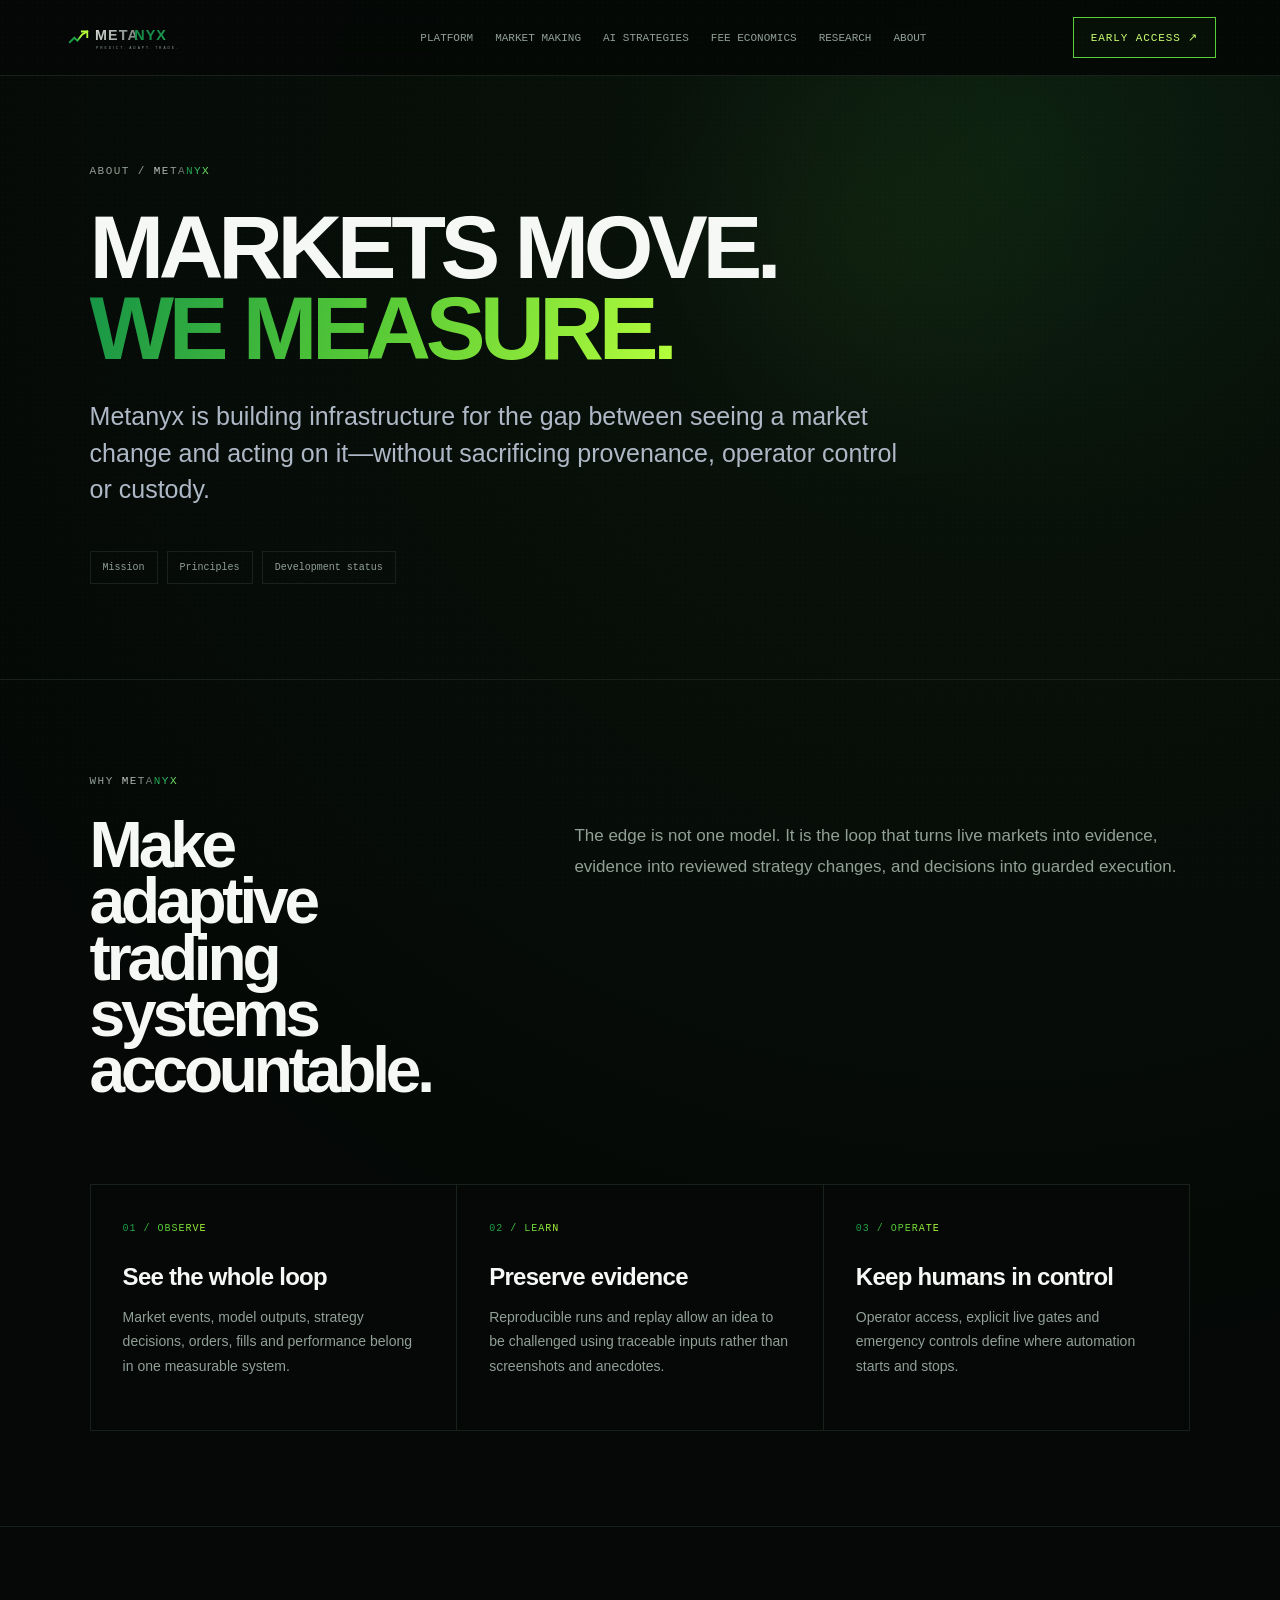
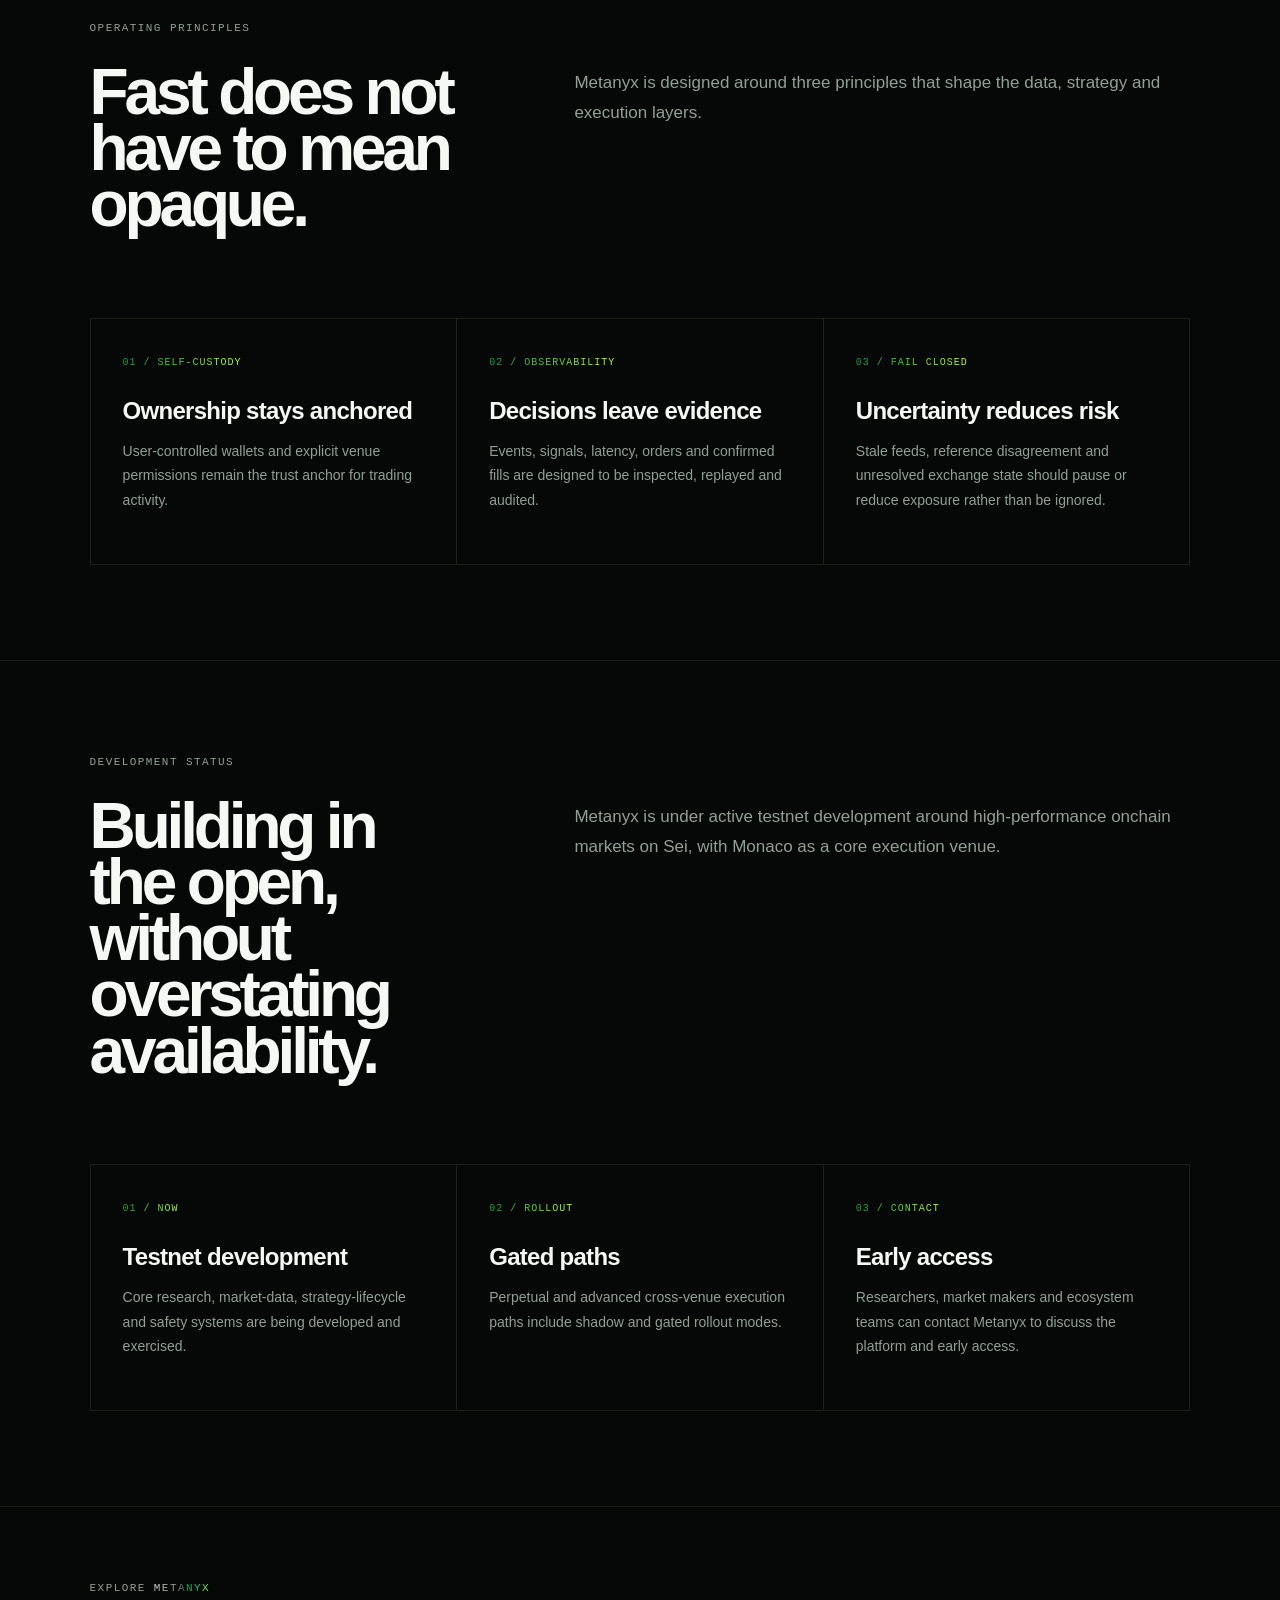
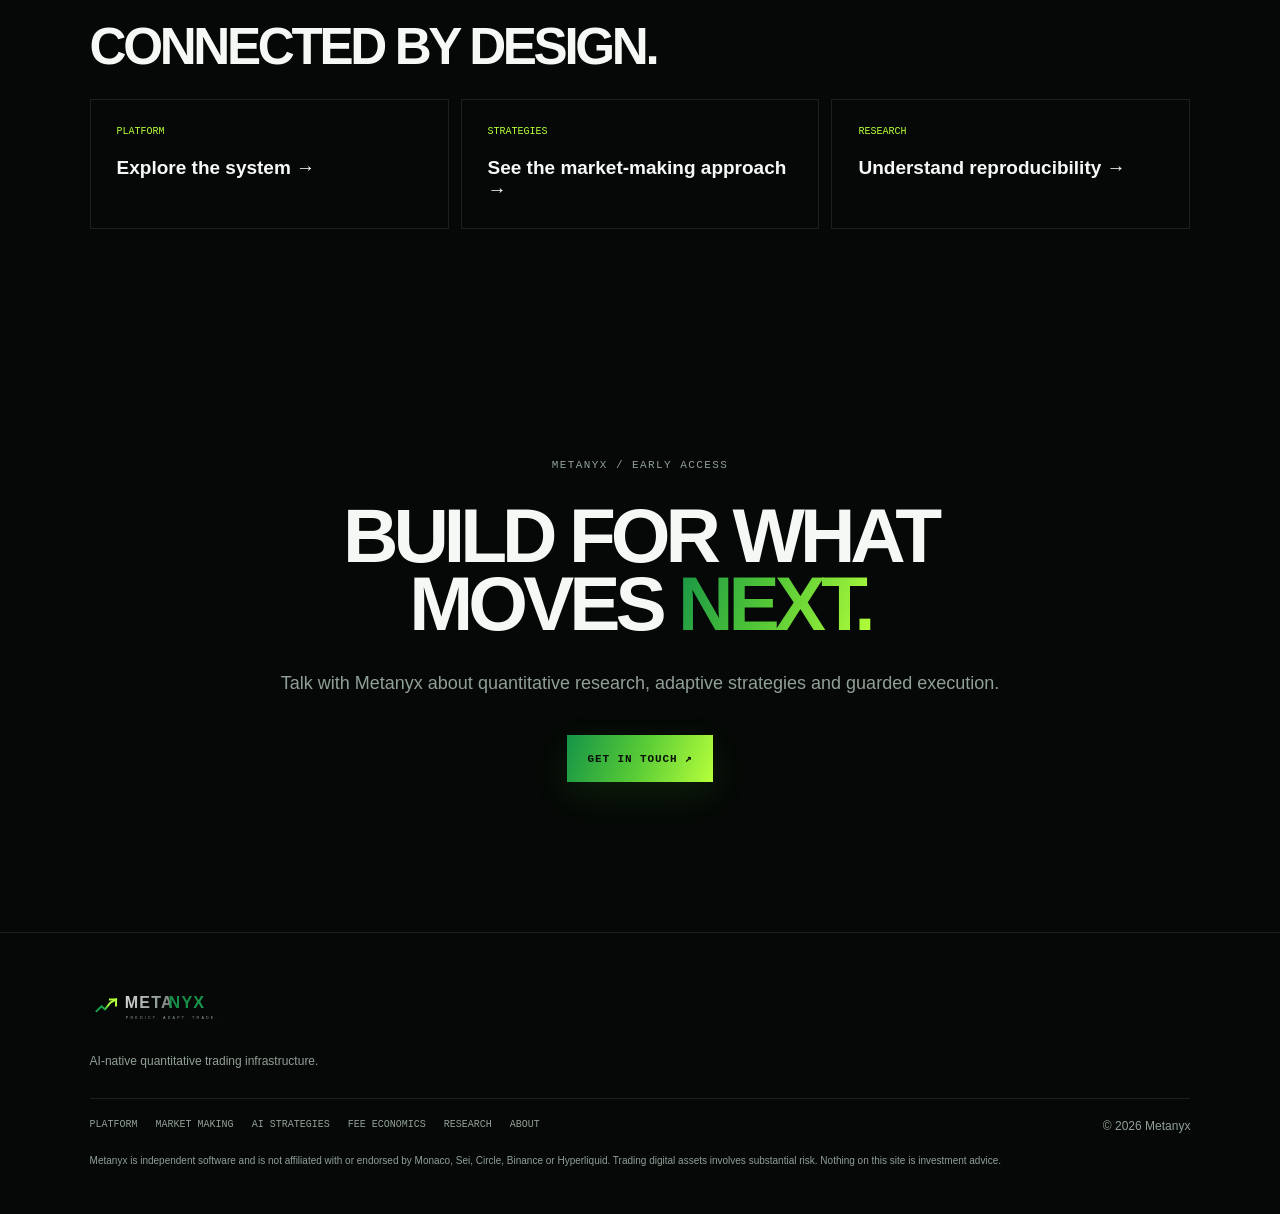
==== commit e81c1859: "brand: tighten Metanyx lockup in about/index.html" ====
--- a/about/index.html
+++ b/about/index.html
@@ -12,8 +12,8 @@
   <link rel="stylesheet" href="/assets/style.css">
 </head>
 <body><div class="noise"></div><header class="nav"><a class="brand" href="/" aria-label="Metanyx home"><img class="brand-logo" src="/assets/logo-wordmark.svg" alt="Metanyx"></a><nav><a href="/platform/">Platform</a><a href="/market-making/">Market Making</a><a href="/strategy-framework/">AI Strategies</a><a href="/fees/">Fee Economics</a><a href="/research/">Research</a><a href="/about/">About</a></nav><a class="pill" href="mailto:hello@metanyx.ai?subject=Metanyx%20Early%20Access">EARLY ACCESS ↗</a></header><main>
-<section class="page-hero"><div class="section-tag">ABOUT / METANYX</div><h1>MARKETS MOVE.<br><span>WE MEASURE.</span></h1><p class="lede">Metanyx is building infrastructure for the gap between seeing a market change and acting on it—without sacrificing provenance, operator control or custody.</p><nav class="page-index" aria-label="On this page"><a href="#mission">Mission</a><a href="#principles">Principles</a><a href="#status">Development status</a></nav></section>
-<section class="detail-section" id="mission"><div class="section-tag">WHY METANYX</div><div class="detail-intro"><h2>Make adaptive trading systems accountable.</h2><p>The edge is not one model. It is the loop that turns live markets into evidence, evidence into reviewed strategy changes, and decisions into guarded execution.</p></div><div class="detail-grid"><article class="detail-card"><b>01 / OBSERVE</b><h3>See the whole loop</h3><p>Market events, model outputs, strategy decisions, orders, fills and performance belong in one measurable system.</p></article><article class="detail-card"><b>02 / LEARN</b><h3>Preserve evidence</h3><p>Reproducible runs and replay allow an idea to be challenged using traceable inputs rather than screenshots and anecdotes.</p></article><article class="detail-card"><b>03 / OPERATE</b><h3>Keep humans in control</h3><p>Operator access, explicit live gates and emergency controls define where automation starts and stops.</p></article></div></section><section class="detail-section" id="principles"><div class="section-tag">OPERATING PRINCIPLES</div><div class="detail-intro"><h2>Fast does not have to mean opaque.</h2><p>Metanyx is designed around three principles that shape the data, strategy and execution layers.</p></div><div class="detail-grid"><article class="detail-card"><b>01 / SELF-CUSTODY</b><h3>Ownership stays anchored</h3><p>User-controlled wallets and explicit venue permissions remain the trust anchor for trading activity.</p></article><article class="detail-card"><b>02 / OBSERVABILITY</b><h3>Decisions leave evidence</h3><p>Events, signals, latency, orders and confirmed fills are designed to be inspected, replayed and audited.</p></article><article class="detail-card"><b>03 / FAIL CLOSED</b><h3>Uncertainty reduces risk</h3><p>Stale feeds, reference disagreement and unresolved exchange state should pause or reduce exposure rather than be ignored.</p></article></div></section><section class="detail-section" id="status"><div class="section-tag">DEVELOPMENT STATUS</div><div class="detail-intro"><h2>Building in the open, without overstating availability.</h2><p>Metanyx is under active testnet development around high-performance onchain markets on Sei, with Monaco as a core execution venue.</p></div><div class="detail-grid"><article class="detail-card"><b>01 / NOW</b><h3>Testnet development</h3><p>Core research, market-data, strategy-lifecycle and safety systems are being developed and exercised.</p></article><article class="detail-card"><b>02 / ROLLOUT</b><h3>Gated paths</h3><p>Perpetual and advanced cross-venue execution paths include shadow and gated rollout modes.</p></article><article class="detail-card"><b>03 / CONTACT</b><h3>Early access</h3><p>Researchers, market makers and ecosystem teams can contact Metanyx to discuss the platform and early access.</p></article></div></section>
-<section class="related"><div class="section-tag">EXPLORE METANYX</div><h2>CONNECTED BY DESIGN.</h2><div class="related-grid"><a href="/platform/"><span>PLATFORM</span><strong>Explore the system →</strong></a><a href="/market-making/"><span>STRATEGIES</span><strong>See the market-making approach →</strong></a><a href="/research/"><span>RESEARCH</span><strong>Understand reproducibility →</strong></a></div></section>
+<section class="page-hero"><div class="section-tag">ABOUT / <span class="metanyx-text"><span class="meta">META</span><span class="nyx">NYX</span></span></div><h1>MARKETS MOVE.<br><span>WE MEASURE.</span></h1><p class="lede">Metanyx is building infrastructure for the gap between seeing a market change and acting on it—without sacrificing provenance, operator control or custody.</p><nav class="page-index" aria-label="On this page"><a href="#mission">Mission</a><a href="#principles">Principles</a><a href="#status">Development status</a></nav></section>
+<section class="detail-section" id="mission"><div class="section-tag">WHY <span class="metanyx-text"><span class="meta">META</span><span class="nyx">NYX</span></span></div><div class="detail-intro"><h2>Make adaptive trading systems accountable.</h2><p>The edge is not one model. It is the loop that turns live markets into evidence, evidence into reviewed strategy changes, and decisions into guarded execution.</p></div><div class="detail-grid"><article class="detail-card"><b>01 / OBSERVE</b><h3>See the whole loop</h3><p>Market events, model outputs, strategy decisions, orders, fills and performance belong in one measurable system.</p></article><article class="detail-card"><b>02 / LEARN</b><h3>Preserve evidence</h3><p>Reproducible runs and replay allow an idea to be challenged using traceable inputs rather than screenshots and anecdotes.</p></article><article class="detail-card"><b>03 / OPERATE</b><h3>Keep humans in control</h3><p>Operator access, explicit live gates and emergency controls define where automation starts and stops.</p></article></div></section><section class="detail-section" id="principles"><div class="section-tag">OPERATING PRINCIPLES</div><div class="detail-intro"><h2>Fast does not have to mean opaque.</h2><p>Metanyx is designed around three principles that shape the data, strategy and execution layers.</p></div><div class="detail-grid"><article class="detail-card"><b>01 / SELF-CUSTODY</b><h3>Ownership stays anchored</h3><p>User-controlled wallets and explicit venue permissions remain the trust anchor for trading activity.</p></article><article class="detail-card"><b>02 / OBSERVABILITY</b><h3>Decisions leave evidence</h3><p>Events, signals, latency, orders and confirmed fills are designed to be inspected, replayed and audited.</p></article><article class="detail-card"><b>03 / FAIL CLOSED</b><h3>Uncertainty reduces risk</h3><p>Stale feeds, reference disagreement and unresolved exchange state should pause or reduce exposure rather than be ignored.</p></article></div></section><section class="detail-section" id="status"><div class="section-tag">DEVELOPMENT STATUS</div><div class="detail-intro"><h2>Building in the open, without overstating availability.</h2><p>Metanyx is under active testnet development around high-performance onchain markets on Sei, with Monaco as a core execution venue.</p></div><div class="detail-grid"><article class="detail-card"><b>01 / NOW</b><h3>Testnet development</h3><p>Core research, market-data, strategy-lifecycle and safety systems are being developed and exercised.</p></article><article class="detail-card"><b>02 / ROLLOUT</b><h3>Gated paths</h3><p>Perpetual and advanced cross-venue execution paths include shadow and gated rollout modes.</p></article><article class="detail-card"><b>03 / CONTACT</b><h3>Early access</h3><p>Researchers, market makers and ecosystem teams can contact Metanyx to discuss the platform and early access.</p></article></div></section>
+<section class="related"><div class="section-tag">EXPLORE <span class="metanyx-text"><span class="meta">META</span><span class="nyx">NYX</span></span></div><h2>CONNECTED BY DESIGN.</h2><div class="related-grid"><a href="/platform/"><span>PLATFORM</span><strong>Explore the system →</strong></a><a href="/market-making/"><span>STRATEGIES</span><strong>See the market-making approach →</strong></a><a href="/research/"><span>RESEARCH</span><strong>Understand reproducibility →</strong></a></div></section>
 <section class="access"><span class="section-tag">METANYX / EARLY ACCESS</span><h2>BUILD FOR WHAT<br>MOVES <span>NEXT.</span></h2><p>Talk with Metanyx about quantitative research, adaptive strategies and guarded execution.</p><a class="cta" href="mailto:hello@metanyx.ai?subject=Metanyx%20Early%20Access">GET IN TOUCH ↗</a></section>
 </main><footer><div class="brand"><img class="brand-logo footer-logo" src="/assets/logo-wordmark.svg" alt="Metanyx"></div><p>AI-native quantitative trading infrastructure.</p><div class="footer-row"><div class="footer-links"><a href="/platform/">Platform</a><a href="/market-making/">Market Making</a><a href="/strategy-framework/">AI Strategies</a><a href="/fees/">Fee Economics</a><a href="/research/">Research</a><a href="/about/">About</a></div><span>© 2026 Metanyx</span></div><small>Metanyx is independent software and is not affiliated with or endorsed by Monaco, Sei, Circle, Binance or Hyperliquid. Trading digital assets involves substantial risk. Nothing on this site is investment advice.</small></footer><script src="/assets/app.js"></script></body></html>
--- a/assets/style.css
+++ b/assets/style.css
@@ -22,3 +22,41 @@
 @media(max-width:900px){.nav{height:68px;padding:0 5vw}.brand-logo{width:132px}.nav>nav,.nav>.pill{display:none}.mobile-menu-toggle{display:grid}.mobile-menu{display:block;position:fixed;z-index:30;left:4vw;right:4vw;top:76px;border:1px solid var(--line);background:#080b10f7;backdrop-filter:blur(18px);padding:12px;transform:translateY(-14px);opacity:0;visibility:hidden;transition:.2s ease}.mobile-menu.open{transform:none;opacity:1;visibility:visible}.mobile-menu a{display:flex;min-height:48px;align-items:center;border-bottom:1px solid var(--line);padding:0 12px;font:11px monospace;color:#cbd2dc}.mobile-menu a:last-child{border-bottom:0;color:var(--acid)}.hero{padding:112px 6vw 55px;display:block;min-height:auto}.hero h1{font-size:14vw}.hero-system{position:relative;right:auto;top:auto;width:100%;height:390px;margin:45px 0 -20px;opacity:.68}.orbit-a{width:250px;height:250px}.orbit-b{width:340px;height:340px}.node-binance{left:0;top:12px}.node-hyper{right:0;top:45px}.node-monaco{right:4px;bottom:5px}.engine-node{left:48%;top:47%}.signal-map{grid-template-columns:1fr 1fr}.signal-track{display:none}.feature-stories{grid-template-columns:1fr}.story-card{border-right:0;border-bottom:1px solid var(--line);padding:65px 6vw;min-height:auto}.graphic-hero{min-height:auto;padding-bottom:70px}.fee-orbit,.evolution-orbit{position:relative;right:auto;top:auto;width:min(88vw,390px);height:min(88vw,390px);margin:55px auto 25px}.economics-flow{display:grid;grid-template-columns:1fr}.economics-flow>i{transform:rotate(90deg);padding:8px;text-align:center}.evolution-pipeline{scroll-snap-type:x mandatory;padding-bottom:4px}.evolution-pipeline>div{scroll-snap-align:start;min-width:72vw}.page-hero h1{font-size:13vw}.page-hero{padding-left:6vw;padding-right:6vw}.detail-section,.related,.access{padding-left:6vw;padding-right:6vw}.detail-card{min-height:auto}.related-grid a{min-height:110px}.story-visual{overflow:auto;justify-content:flex-start}.evolution-visual span{min-width:76px;text-align:center}.fee-visual>div{min-width:90px}.footer-links{gap:10px 16px}}
 @media(max-width:520px){.telemetry{grid-template-columns:1fr}.telemetry div{border-right:0;border-bottom:1px solid var(--line);padding:14px 0}.hero-actions{width:100%}.hero-actions .cta,.hero-actions .ghost{width:100%;justify-content:center;text-align:center}.market-node{min-width:120px;padding:10px}.market-node b{font-size:10px}.engine-node{min-width:122px}.signal-map{grid-template-columns:1fr}.story-card h2{font-size:11vw}.page-index{gap:7px}.page-index a{flex:1 1 calc(50% - 7px);text-align:center;min-height:42px;display:grid;place-items:center}.fee-orbit,.evolution-orbit{width:86vw;height:86vw}.fee-satellite,.evo-node{min-width:88px;padding:10px;font-size:7px}.sat-maker{left:-7px}.sat-trader{right:-7px}.e1{left:-7px}.e2{right:-7px}.formula-card{padding:22px}.related{padding-top:60px;padding-bottom:60px}.footer-row{gap:18px}}
 @media(prefers-reduced-motion:reduce){.signal-lines path{animation:none}.reveal{opacity:1;transform:none;transition:none}.parallax-stage{transform:none!important}}
+
+/* Metanyx 2026 brand system */
+:root{--bg:#07111f;--panel:#0b1727;--line:#17263b;--text:#f8fafc;--muted:#8ea0b8;--acid:#22d3ee;--blue:#2563ff;--violet:#8b5cf6;--cyan:#22d3ee;--brand-gradient:linear-gradient(110deg,#2563ff 0%,#8b5cf6 52%,#22d3ee 100%)}
+body{background:radial-gradient(circle at 78% 4%,#2563ff12,transparent 28%),var(--bg);font-family:Inter,Segoe UI,Arial,sans-serif}
+.noise{opacity:.022}.nav{background:#07111fe8;border-color:#17263b}.brand-logo{width:188px}.footer-logo{width:216px}
+.pill{border-color:#3157ff;color:#b8c9ff;background:#2563ff0b}.pill:hover{background:#2563ff1d;border-color:#22d3ee;color:#fff}
+.pulse{background:#22d3ee;box-shadow:0 0 18px #22d3ee}.hero{background:radial-gradient(circle at 78% 38%,#2563ff18,transparent 31%),radial-gradient(circle at 63% 53%,#8b5cf60c,transparent 28%)}
+.hero h1 em{background:var(--brand-gradient);-webkit-background-clip:text;background-clip:text;color:transparent;-webkit-text-stroke:0}.hero:after{content:"PREDICT.  ADAPT.  TRADE.";position:absolute;right:6vw;bottom:34px;font:500 10px monospace;letter-spacing:.42em;color:#6b7d96}
+.cta{background:var(--brand-gradient);color:white;box-shadow:0 12px 36px #2563ff25}.cta:hover{filter:brightness(1.13)}
+h2 span,h3 span,.capability>span,.principles span,.story-kicker,.story-card>strong,.text-link,.detail-card b,.page-hero h1 span{background:var(--brand-gradient);-webkit-background-clip:text;background-clip:text;color:transparent}
+.feature,.capability,.story-card{background:radial-gradient(circle at 85% 10%,#2563ff0c,transparent 32%),linear-gradient(145deg,#0b1727,#07111f)}
+.venue-line i{background:linear-gradient(90deg,#2563ff,#8b5cf6,#22d3ee,transparent)}.bars i{background:var(--brand-gradient)}
+.orbit{border-color:#2563ff32}.orbit-b{border-color:#8b5cf625}.signal-lines path{stroke:#22d3ee66}.signal-lines circle{fill:#22d3ee;filter:drop-shadow(0 0 9px #22d3ee)}
+.engine-node,.market-node{background:#07111fe8;border-color:#203552}.engine-node{box-shadow:0 0 60px #2563ff1d}
+.signal-track{background:linear-gradient(90deg,transparent,#2563ff,#8b5cf6,#22d3ee,transparent)}
+.stats strong,.market-node span,.fee-visual b,.formula-card span,.callout b{color:#22d3ee}.lock{color:#4f7cff;text-shadow:0 0 50px #2563ff55}
+.page-hero{background:radial-gradient(circle at 80% 20%,#2563ff16,transparent 34%),radial-gradient(circle at 68% 36%,#8b5cf60c,transparent 26%)}
+.graphic-hero:after{content:"PREDICT. ADAPT. TRADE.";position:absolute;right:7vw;bottom:36px;color:#6b7d96;font:500 9px monospace;letter-spacing:.4em}
+@media(max-width:900px){.brand-logo{width:160px}.hero:after,.graphic-hero:after{display:none}}
+
+/* Unified Metanyx identity: brand name is always a single visual unit */
+.brand-logo{width:210px;max-width:100%;height:auto}.footer-logo{width:235px}
+@media(max-width:900px){.brand-logo{width:178px}}
+
+/* Metanyx green/black trading identity */
+:root{--bg:#050806;--panel:#0a100c;--line:#18221b;--text:#f5f8f5;--muted:#91a097;--acid:#b6ff3b;--blue:#16a34a;--violet:#65d43d;--cyan:#b6ff3b;--brand-gradient:linear-gradient(110deg,#159447 0%,#55c936 48%,#b6ff3b 100%)}
+body{background:radial-gradient(circle at 78% 4%,#38b64b12,transparent 28%),#050806}
+.nav{background:#050806ed;border-color:#18221b}.pill{border-color:#58cf39;color:#caff72;background:#56c9360a}.pill:hover{background:#6cdd4018;border-color:#b6ff3b}
+.pulse{background:#b6ff3b;box-shadow:0 0 18px #b6ff3b}.hero{background:radial-gradient(circle at 78% 38%,#39b84a15,transparent 31%),radial-gradient(circle at 63% 53%,#b6ff3b08,transparent 28%)}
+.cta{background:var(--brand-gradient);color:#071007;box-shadow:0 12px 36px #56c93620}
+.feature,.capability,.story-card{background:radial-gradient(circle at 85% 10%,#63d23e0b,transparent 32%),linear-gradient(145deg,#0a100c,#050806)}
+.orbit{border-color:#63d23e2c}.orbit-b{border-color:#b6ff3b16}.signal-lines path{stroke:#b6ff3b58}.signal-lines circle{fill:#b6ff3b;filter:drop-shadow(0 0 9px #b6ff3b)}
+.engine-node,.market-node{background:#050806e8;border-color:#243329}.engine-node{box-shadow:0 0 60px #65d43d18}
+.signal-track{background:linear-gradient(90deg,transparent,#159447,#65d43d,#b6ff3b,transparent)}
+.lock{color:#8ee64b;text-shadow:0 0 50px #65d43d44}.page-hero{background:radial-gradient(circle at 80% 20%,#39b84a14,transparent 34%),radial-gradient(circle at 68% 36%,#b6ff3b08,transparent 26%)}
+
+/* Text brand lockup — no spacing between META and NYX */
+.metanyx-text{display:inline-flex;align-items:baseline;white-space:nowrap;font:inherit;letter-spacing:inherit}.metanyx-text .meta{background:linear-gradient(110deg,#d4d8d5,#8d9690 58%,#4a524d);-webkit-background-clip:text;background-clip:text;color:transparent}.metanyx-text .nyx{background:linear-gradient(110deg,#168f49,#38c968 55%,#a8ff5a);-webkit-background-clip:text;background-clip:text;color:transparent}
